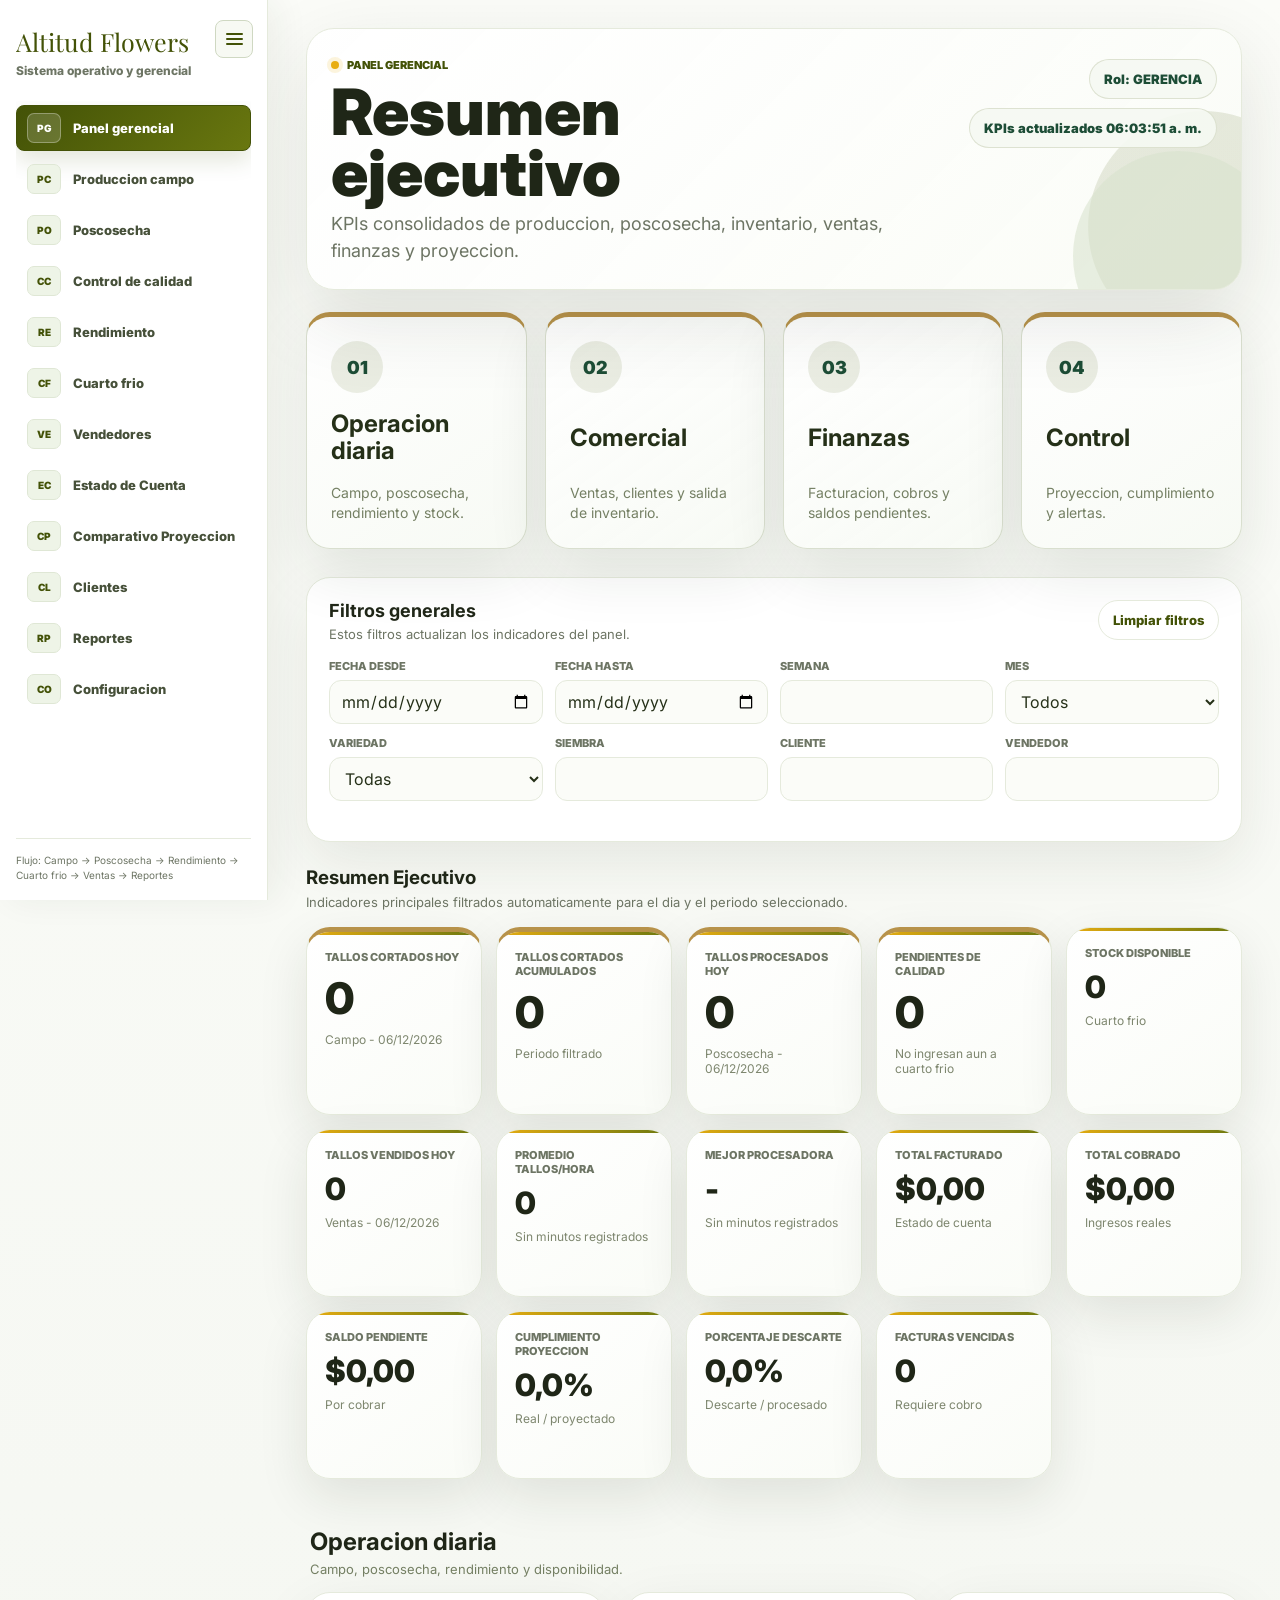
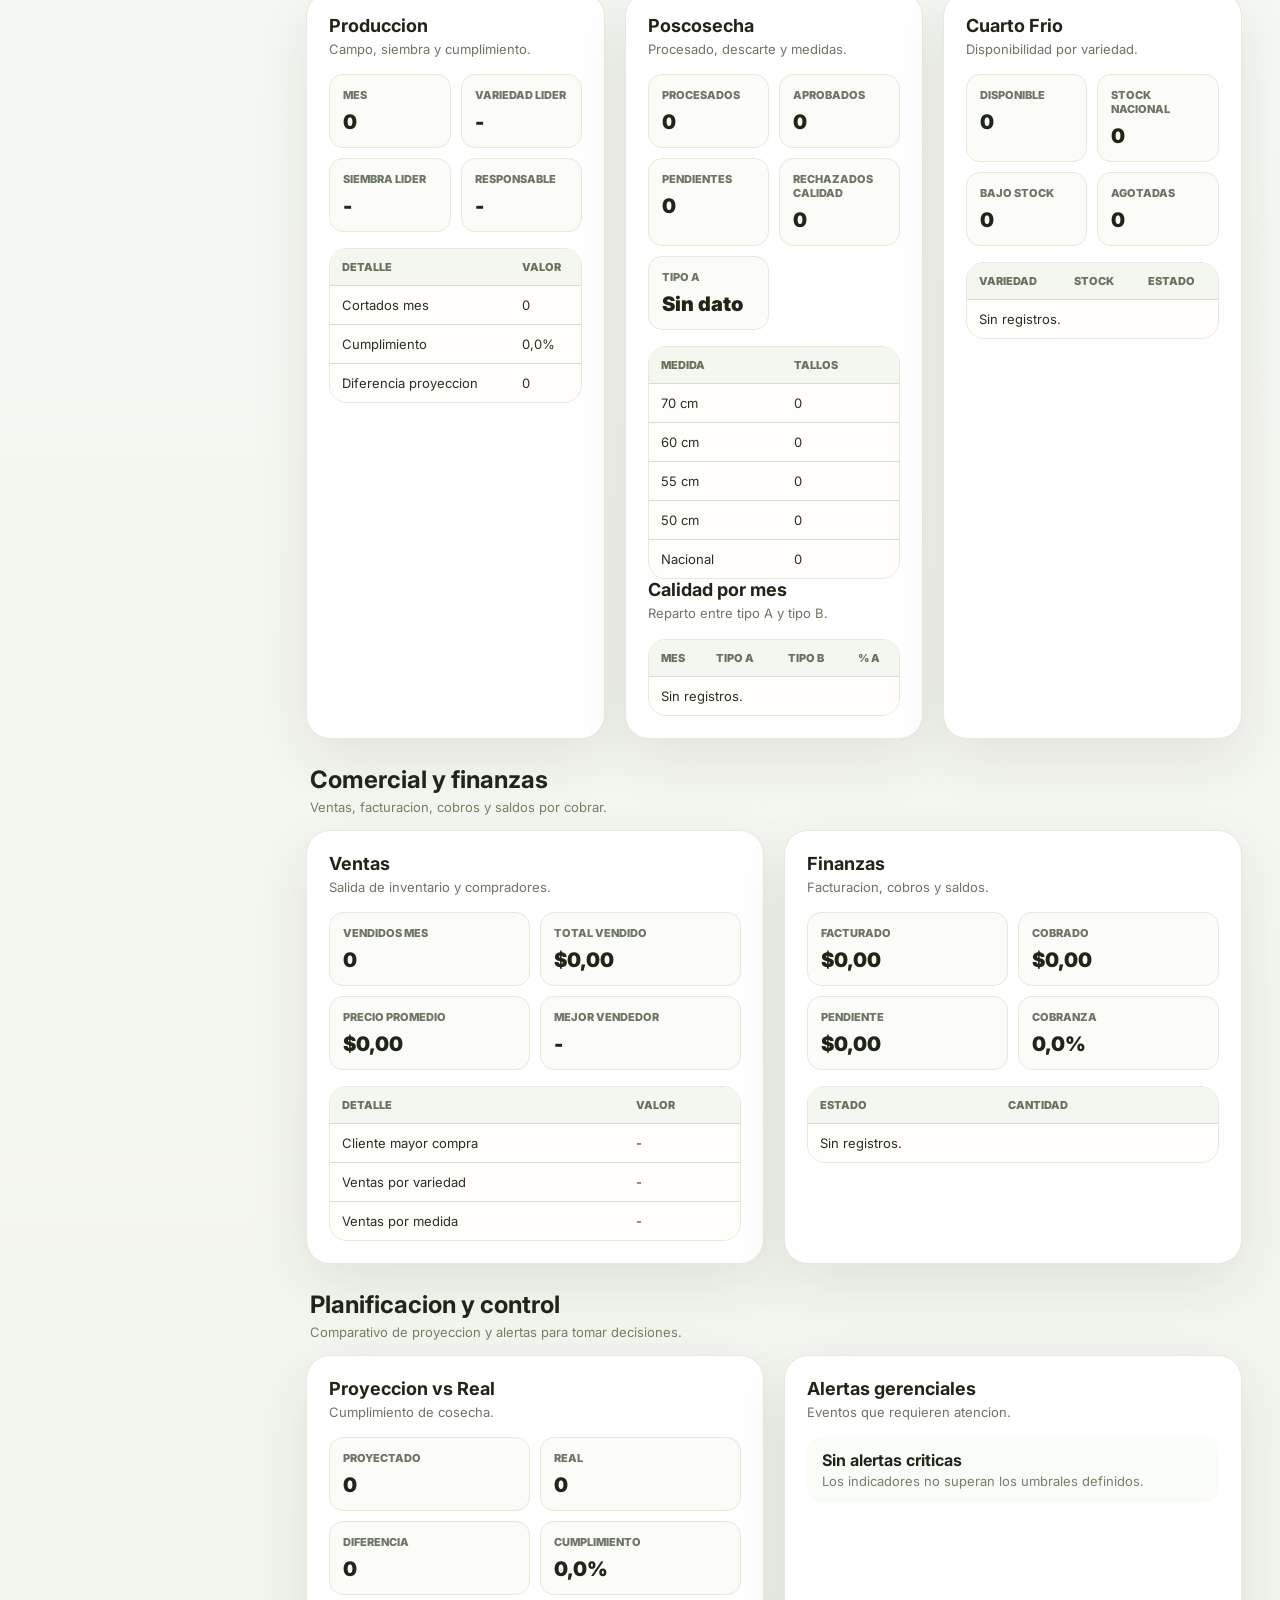
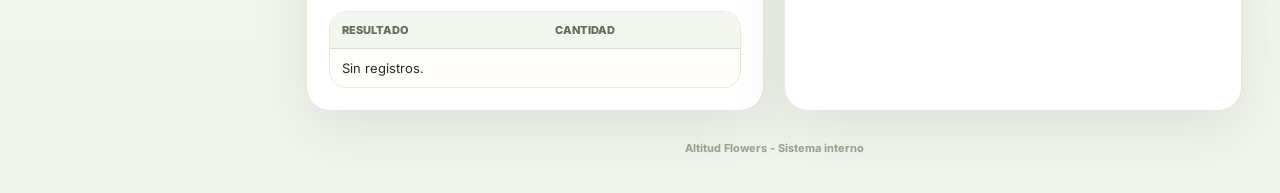
==== index.html @ a099b294 "Ventas: el nacional se cuenta en atados de 20 y arregla asNumber El nacional se entrega en atados de" ====
<!DOCTYPE html>
<html lang="es">
<head>
  <meta charset="UTF-8" />
  <meta name="viewport" content="width=device-width, initial-scale=1.0" />
  <title>Altitud Flowers | Panel Gerencial</title>
  <link rel="icon" type="image/svg+xml" href="favicon.svg?v=20261001">
  <link rel="preconnect" href="https://fonts.googleapis.com">
  <link rel="preconnect" href="https://fonts.gstatic.com" crossorigin>
  <link href="https://fonts.googleapis.com/css2?family=Inter:wght@400;500;600;700;800&family=Playfair+Display:wght@700&display=swap" rel="stylesheet">
  <link rel="stylesheet" href="css/estilos.css?v=20261014-camas" />
  <script src="data/local-data.js?v=20260616-postcosecha"></script>
  <script src="js/config.js?v=20261014-atados2"></script>
  <script src="js/permisos.js?v=20260820-calidad"></script>
  <script src="js/nav.js?v=20260820-sidebar"></script>
  <script src="js/panel-gerencial.js?v=20261014-categoria2" defer></script>
</head>
<body data-module="panel">
  <div class="shell">
    <aside class="sidebar">
      <div class="brand">Altitud Flowers</div>
      <div class="brand-sub">Sistema operativo y gerencial</div>
      <nav class="nav" data-nav></nav>
      <div class="source">Flujo: Campo -> Poscosecha -> Rendimiento -> Cuarto frio -> Ventas -> Reportes</div>
    </aside>

    <main class="main dashboard-page">
      <section class="module-hero management-hero">
        <div>
          <div class="module-eyebrow">Panel gerencial</div>
          <h1>Resumen ejecutivo</h1>
          <div class="subtitle">KPIs consolidados de produccion, poscosecha, inventario, ventas, finanzas y proyeccion.</div>
        </div>
        <div class="actions">
          <div class="status" id="roleStatus">Rol: verificando...</div>
          <div class="status" id="status">Cargando...</div>
        </div>
      </section>

      <section class="management-shortcuts" data-permission-group="gerencia">
        <a class="management-shortcut" href="#operacionGerencial">
          <span>01</span>
          <strong>Operacion diaria</strong>
          <small>Campo, poscosecha, rendimiento y stock.</small>
        </a>
        <a class="management-shortcut" href="#comercialGerencial">
          <span>02</span>
          <strong>Comercial</strong>
          <small>Ventas, clientes y salida de inventario.</small>
        </a>
        <a class="management-shortcut" href="#finanzasGerencial">
          <span>03</span>
          <strong>Finanzas</strong>
          <small>Facturacion, cobros y saldos pendientes.</small>
        </a>
        <a class="management-shortcut" href="#controlGerencial">
          <span>04</span>
          <strong>Control</strong>
          <small>Proyeccion, cumplimiento y alertas.</small>
        </a>
      </section>

      <section class="card panel dashboard-filters">
        <div class="section-heading">
          <div><h3>Filtros generales</h3><p>Estos filtros actualizan los indicadores del panel.</p></div>
          <button class="btn" id="clearFilters" type="button">Limpiar filtros</button>
        </div>
        <div class="filters">
          <div class="field"><label for="filterDesde">Fecha desde</label><input id="filterDesde" type="date"></div>
          <div class="field"><label for="filterHasta">Fecha hasta</label><input id="filterHasta" type="date"></div>
          <div class="field"><label for="filterSemana">Semana</label><input id="filterSemana" type="number" min="1" max="53"></div>
          <div class="field"><label for="filterMes">Mes</label><select id="filterMes"><option value="">Todos</option></select></div>
          <div class="field"><label for="filterVariedad">Variedad</label><select id="filterVariedad"><option value="">Todas</option></select></div>
          <div class="field"><label for="filterSiembra">Siembra</label><input id="filterSiembra"></div>
          <div class="field"><label for="filterCliente">Cliente</label><input id="filterCliente"></div>
          <div class="field"><label for="filterVendedor">Vendedor</label><input id="filterVendedor"></div>
        </div>
      </section>

      <section class="dashboard-section executive-section" data-permission-group="operativo">
        <div class="section-heading">
          <div><h3>Resumen Ejecutivo</h3><p>Indicadores principales filtrados automaticamente para el dia y el periodo seleccionado.</p></div>
        </div>
        <div class="kpis executive-kpis" id="executiveKpis"></div>
      </section>

      <section class="management-band" id="operacionGerencial" data-permission-group="operativo">
        <div class="section-heading">
          <div><h3>Operacion diaria</h3><p>Campo, poscosecha, rendimiento y disponibilidad.</p></div>
        </div>
        <div class="dashboard-grid dashboard-grid-3">
        <div class="card panel" data-permission-group="operativo">
          <div class="section-heading"><div><h3>Produccion</h3><p>Campo, siembra y cumplimiento.</p></div></div>
          <div class="mini-kpis" id="produccionKpis"></div>
          <div class="table-wrap compact-table"><table><thead><tr><th>Detalle</th><th>Valor</th></tr></thead><tbody id="produccionBody"></tbody></table></div>
        </div>

        <div class="card panel" data-permission-group="operativo">
          <div class="section-heading"><div><h3>Poscosecha</h3><p>Procesado, descarte y medidas.</p></div></div>
          <div class="mini-kpis" id="poscosechaKpis"></div>
          <div class="table-wrap compact-table"><table><thead><tr><th>Medida</th><th>Tallos</th></tr></thead><tbody id="medidasBody"></tbody></table></div>
          <div class="section-heading"><div><h3>Calidad por mes</h3><p>Reparto entre tipo A y tipo B.</p></div></div>
          <div class="table-wrap compact-table"><table><thead><tr><th>Mes</th><th>Tipo A</th><th>Tipo B</th><th>% A</th></tr></thead><tbody id="calidadMesBody"></tbody></table></div>
        </div>

        <div class="card panel" data-permission-group="operativo">
          <div class="section-heading"><div><h3>Cuarto Frio</h3><p>Disponibilidad por variedad.</p></div></div>
          <div class="mini-kpis" id="inventarioKpis"></div>
          <div class="table-wrap compact-table"><table><thead><tr><th>Variedad</th><th>Stock</th><th>Estado</th></tr></thead><tbody id="stockBody"></tbody></table></div>
        </div>
        </div>
      </section>

      <section class="management-band" id="comercialGerencial" data-permission-group="ventas">
        <div class="section-heading">
          <div><h3>Comercial y finanzas</h3><p>Ventas, facturacion, cobros y saldos por cobrar.</p></div>
        </div>
        <div class="dashboard-grid">
        <div class="card panel" data-permission-group="ventas">
          <div class="section-heading"><div><h3>Ventas</h3><p>Salida de inventario y compradores.</p></div></div>
          <div class="mini-kpis" id="ventasKpis"></div>
          <div class="table-wrap compact-table"><table><thead><tr><th>Detalle</th><th>Valor</th></tr></thead><tbody id="ventasBody"></tbody></table></div>
        </div>

        <div class="card panel" id="finanzasGerencial" data-permission-group="finanzas">
          <div class="section-heading"><div><h3>Finanzas</h3><p>Facturacion, cobros y saldos.</p></div></div>
          <div class="mini-kpis" id="finanzasKpis"></div>
          <div class="table-wrap compact-table"><table><thead><tr><th>Estado</th><th>Cantidad</th></tr></thead><tbody id="facturasBody"></tbody></table></div>
        </div>
        </div>
      </section>

      <section class="management-band" id="controlGerencial" data-permission-group="gerencia">
        <div class="section-heading">
          <div><h3>Planificacion y control</h3><p>Comparativo de proyeccion y alertas para tomar decisiones.</p></div>
        </div>
        <div class="dashboard-grid">
        <div class="card panel" data-permission-group="gerencia">
          <div class="section-heading"><div><h3>Proyeccion vs Real</h3><p>Cumplimiento de cosecha.</p></div></div>
          <div class="mini-kpis" id="proyeccionKpis"></div>
          <div class="table-wrap compact-table"><table><thead><tr><th>Resultado</th><th>Cantidad</th></tr></thead><tbody id="proyeccionBody"></tbody></table></div>
        </div>

        <div class="card panel alerts-panel" data-permission-group="operativo">
          <div class="section-heading"><div><h3>Alertas gerenciales</h3><p>Eventos que requieren atencion.</p></div></div>
          <div id="alertsBody" class="alerts-list"></div>
        </div>
        </div>
      </section>
    </main>
  </div>
</body>
</html>
---- css/estilos.css ----
:root{--green-950:#102c21;--green-900:#163b2a;--green-800:#1d4d36;--green-700:#2f6b4d;--green-100:#e9f3ed;--gold:#b7924a;--red:#b33a3a;--orange:#c9831d;--text:#1e2a25;--muted:#718078;--card:#fff;--border:#dfe8e2;--bg:#eef4f0;--shadow:0 8px 26px rgba(30,74,52,.06)}
*{box-sizing:border-box}body{margin:0;font-family:Inter,Arial,sans-serif;background:linear-gradient(180deg,#f8fbf9 0%,var(--bg) 100%);color:var(--text)}a{color:inherit}button,input,select,textarea{font:inherit}
.shell{display:grid;grid-template-columns:260px 1fr;min-height:100vh}.sidebar{background:var(--green-950);color:#fff;padding:28px 20px;position:sticky;top:0;height:100vh}.brand{font-family:"Playfair Display",Georgia,serif;font-size:27px;line-height:1.05;margin-bottom:7px}.brand-sub{font-size:12px;color:#c8d8cf;margin-bottom:26px}.nav a{display:block;color:#dce9e1;text-decoration:none;padding:11px 12px;border-radius:10px;margin-bottom:6px;font-size:14px;font-weight:700}.nav a:hover,.nav a.active{background:rgba(255,255,255,.11);color:#fff}.source{position:absolute;bottom:24px;left:20px;right:20px;font-size:11px;color:#9fb8aa;line-height:1.45}
.main{padding:28px;min-width:0}.topbar{display:flex;align-items:flex-start;justify-content:space-between;gap:18px;margin-bottom:22px}h1{margin:0;font-size:31px;font-weight:800}.subtitle{color:var(--muted);font-size:14px;margin-top:6px}.actions{display:flex;gap:10px;align-items:center;justify-content:flex-end;flex-wrap:wrap}.btn{border:1px solid var(--border);background:#fff;color:var(--green-800);border-radius:999px;padding:10px 14px;font-size:13px;font-weight:800;cursor:pointer;box-shadow:0 6px 18px rgba(30,74,52,.05);text-decoration:none}.btn:hover{border-color:#b9cec0;background:#f7fbf8}.btn.primary{background:var(--green-800);border-color:var(--green-800);color:#fff}.status{background:var(--green-100);color:var(--green-800);padding:10px 14px;border-radius:999px;font-size:13px;font-weight:800}
.card{background:var(--card);border:1px solid var(--border);border-radius:18px;box-shadow:var(--shadow)}.panel{padding:18px;margin-bottom:18px}.panel h3{margin:0 0 16px;font-size:16px}.grid-2{display:grid;grid-template-columns:1fr 1fr;gap:18px;margin-bottom:18px}.grid-3{display:grid;grid-template-columns:repeat(3,1fr);gap:18px;margin-bottom:18px}.kpis{display:grid;grid-template-columns:repeat(4,1fr);gap:14px;margin-bottom:20px}.kpi{padding:18px}.kpi .label{font-size:12px;color:var(--muted);font-weight:800;text-transform:uppercase}.kpi .value{font-size:28px;font-weight:800;margin-top:8px}.kpi .note{font-size:12px;color:var(--muted);margin-top:8px}
.form-grid{display:grid;grid-template-columns:repeat(4,minmax(150px,1fr));gap:12px}.form-grid h3{grid-column:1/-1;margin:0 0 2px;font-size:16px}.field label{display:block;font-size:11px;font-weight:800;color:var(--muted);text-transform:uppercase;margin-bottom:7px}.field input,.field select,.field textarea{width:100%;border:1px solid var(--border);border-radius:12px;padding:10px 11px;outline:0;background:#fbfdfb;color:var(--text)}.field textarea{min-height:42px;resize:vertical}.field input:focus,.field select:focus,.field textarea:focus{border-color:#9fc1ae;box-shadow:0 0 0 4px rgba(47,107,77,.1)}.wide{grid-column:span 2}.full{grid-column:1/-1}.total-box{display:flex;align-items:center;justify-content:space-between;gap:12px;border:1px solid var(--border);border-radius:12px;padding:10px 12px;background:#f3f7f4;font-weight:800;color:var(--green-800)}.message{font-size:13px;color:var(--muted);font-weight:700}
.filters{display:grid;grid-template-columns:repeat(4,minmax(150px,1fr));gap:12px;margin-bottom:20px}.table-wrap{overflow:auto;max-height:430px}table{width:100%;border-collapse:collapse;font-size:13px}th,td{padding:10px 12px;border-bottom:1px solid var(--border);text-align:left;white-space:nowrap}th{position:sticky;top:0;background:#f3f7f4;color:var(--muted);font-size:11px;text-transform:uppercase;z-index:1}.pill{display:inline-flex;align-items:center;border-radius:999px;padding:5px 9px;font-size:11px;font-weight:800;background:#edf5f0;color:var(--green-800)}.pill.warn{background:#fff0cf;color:#8a5d00}.pill.bad{background:#f9d9d9;color:#8d2929}.notice{display:none;background:#fff7df;color:#745200;border:1px solid #efd28d;border-radius:12px;padding:12px 14px;margin-bottom:18px;font-size:13px}
.login-view{min-height:100vh;display:grid;place-items:center;padding:24px;background:linear-gradient(135deg,#102c21 0%,#1d4d36 58%,#f7f4ed 58%,#eef4f0 100%)}.login-card{width:min(430px,100%);background:#fff;border:1px solid var(--border);border-radius:18px;box-shadow:0 24px 70px rgba(16,44,33,.2);padding:28px}.login-card h1{font-size:24px;margin:18px 0 6px}.app{display:none}.flow{display:grid;grid-template-columns:repeat(5,1fr);gap:10px;margin-bottom:18px}.flow a{display:block;text-decoration:none;padding:14px;border:1px solid var(--border);border-radius:14px;background:#fff;font-weight:800;color:var(--green-800)}.flow a span{display:block;color:var(--muted);font-size:11px;margin-top:4px;font-weight:700}
@media(max-width:1100px){.shell{grid-template-columns:1fr}.sidebar{position:relative;height:auto}.source{position:static;margin-top:20px}.kpis,.grid-3,.flow{grid-template-columns:repeat(2,1fr)}.grid-2,.filters,.form-grid{grid-template-columns:repeat(2,1fr)}}@media(max-width:680px){.main{padding:16px}h1{font-size:25px}.topbar{flex-direction:column}.actions{justify-content:flex-start}.kpis,.grid-3,.grid-2,.filters,.form-grid,.flow{grid-template-columns:1fr}.wide{grid-column:span 1}.login-view{background:#eef4f0}}

/* Brand refresh 2026 - Altitud Flowers */
:root{
  --brand-olive:#435207;
  --brand-olive-2:#58660b;
  --brand-gold:#e8ad11;
  --brand-moss:#aca510;
  --brand-sage:#d8e3ce;
  --brand-cream:#f5e7cc;
  --brand-paper:#fbf8ef;
  --brand-white:#fffefa;
  --brand-danger:#b84d43;
  --brand-warning:#c98213;
  --brand-success:#52630a;
  --text:#253018;
  --muted:#758064;
  --card:#fffefa;
  --border:#d9dfcf;
  --border-strong:#b9c5a8;
  --bg:#eef3e8;
  --shadow:0 16px 42px rgba(67,82,7,.11);
  --shadow-soft:0 8px 24px rgba(67,82,7,.07);
  --radius:14px;
  --radius-sm:8px;
  --font-main:Chillax,Ekster,Inter,Arial,sans-serif;
  --font-display:Casta,"Playfair Display",Georgia,serif;
  --space:18px;
}
html{scroll-behavior:smooth}
body{
  font-family:var(--font-main);
  background:
    radial-gradient(circle at 7% 4%,rgba(232,173,17,.18),transparent 28rem),
    radial-gradient(circle at 92% 0,rgba(216,227,206,.9),transparent 32rem),
    linear-gradient(180deg,var(--brand-white) 0%,var(--bg) 100%);
  color:var(--text);
  letter-spacing:0;
}
button{letter-spacing:0}
.shell{grid-template-columns:276px minmax(0,1fr)}
.sidebar{
  background:
    radial-gradient(circle at 34px 28px,rgba(232,173,17,.18),transparent 96px),
    linear-gradient(180deg,var(--brand-olive) 0%,#2f3b05 100%);
  border-right:1px solid rgba(255,255,255,.1);
  overflow:auto;
}
.brand{
  font-family:var(--font-display);
  font-size:29px;
  letter-spacing:0;
  display:flex;
  align-items:center;
  gap:11px;
}
.brand::before{
  content:"AF";
  flex:0 0 42px;
  width:42px;
  height:42px;
  display:grid;
  place-items:center;
  border:1px solid rgba(255,255,255,.36);
  border-radius:50%;
  background:linear-gradient(145deg,rgba(232,173,17,.3),rgba(255,255,255,.06));
  color:#fffefa;
  font-family:var(--font-main);
  font-size:13px;
  font-weight:800;
  box-shadow:inset 0 0 0 4px rgba(255,255,255,.04);
}
.brand-sub{font-weight:750;color:#e5eedc}
.nav{display:grid;gap:5px}
.nav a{
  display:flex;
  align-items:center;
  min-height:40px;
  border:1px solid transparent;
  border-radius:var(--radius-sm);
  color:#eef5e8;
  font-weight:760;
}
.nav a:hover,.nav a.active{
  background:rgba(255,255,255,.12);
  border-color:rgba(255,255,255,.08);
  color:#fffefa;
}
.source{
  position:static;
  margin-top:28px;
  padding-top:18px;
  border-top:1px solid rgba(255,255,255,.14);
  color:#d4dec9;
}
.main{padding:30px}
.main::after{
  content:"Altitud Flowers - Sistema interno";
  display:block;
  margin:26px 0 2px;
  color:#8d967e;
  font-size:11px;
  font-weight:750;
}
.topbar{
  padding:18px;
  border:1px solid rgba(217,223,207,.92);
  border-radius:var(--radius);
  background:rgba(255,254,250,.78);
  box-shadow:var(--shadow-soft);
  backdrop-filter:blur(10px);
}
h1{font-size:31px;font-weight:840;letter-spacing:0;color:var(--brand-olive)}
h3{letter-spacing:0;color:var(--brand-olive)}
.subtitle{line-height:1.45;color:#6f7a5e}
.btn{
  color:var(--brand-olive);
  border-radius:999px;
  font-weight:820;
  box-shadow:var(--shadow-soft);
  transition:transform .16s ease,box-shadow .16s ease,background .16s ease,border-color .16s ease;
}
.btn:hover{border-color:var(--border-strong);background:#fffdf6;transform:translateY(-1px)}
.btn.primary{
  background:linear-gradient(135deg,var(--brand-olive),var(--brand-olive-2));
  border-color:var(--brand-olive);
  color:#fffefa;
}
.btn.primary:hover{box-shadow:0 14px 32px rgba(67,82,7,.19)}
.status{
  background:var(--brand-sage);
  color:var(--brand-olive);
  border:1px solid #cbd9bf;
  font-weight:820;
}
.card{border-radius:var(--radius);box-shadow:var(--shadow)}
.panel{padding:20px}
.panel h3{font-size:17px}
.kpis{grid-template-columns:repeat(4,minmax(0,1fr))}
.kpi{position:relative;overflow:hidden;background:linear-gradient(180deg,#fffefa,#fffaf0)}
.kpi::before{
  content:"";
  position:absolute;
  inset:0 auto 0 0;
  width:4px;
  background:linear-gradient(180deg,var(--brand-gold),var(--brand-olive-2));
}
.kpi .label{font-size:11px;font-weight:840;color:#6f795e}
.kpi .value{font-weight:860;color:var(--brand-olive)}
.kpi .note{color:#7d866e}
.form-grid{gap:13px}
.form-grid h3{
  padding-bottom:10px;
  border-bottom:1px solid var(--border);
}
.field label{font-weight:840;color:#69745a}
.field input,.field select,.field textarea{
  border-radius:var(--radius-sm);
  min-height:42px;
  background:#fffefa;
  transition:border-color .16s ease,box-shadow .16s ease,background .16s ease;
}
.field input[type=file]{padding:9px 11px;background:#fffefa}
.field input:focus,.field select:focus,.field textarea:focus{
  border-color:#aab891;
  box-shadow:0 0 0 4px rgba(172,165,16,.12);
  background:#fff;
}
.total-box{
  border:1px solid #cbd9bf;
  border-radius:var(--radius-sm);
  background:linear-gradient(180deg,#fbfff7,#edf5e7);
  font-weight:840;
  color:var(--brand-olive);
}
.filters{grid-template-columns:repeat(5,minmax(145px,1fr));gap:12px;margin-bottom:18px}
.table-wrap{max-height:460px;border:1px solid var(--border);border-radius:var(--radius-sm);background:#fffefa}
table{border-collapse:separate;border-spacing:0;background:#fffefa}
th,td{padding:11px 12px}
th{background:#eef4e8;color:#68745a;font-weight:850}
tbody tr:hover td{background:#fffaf0}
tbody tr:last-child td{border-bottom:0}
.pill{font-weight:850;border:1px solid #d2dfc7;background:#eff6e9;color:var(--brand-olive)}
.pill.warn{background:#fff2cf;color:#805400;border-color:#efd287}
.pill.bad{background:#fae0dc;color:#8d2929;border-color:#f0bdb6}
.notice{border-radius:var(--radius-sm)}
.login-view{
  background:
    linear-gradient(135deg,rgba(67,82,7,.94),rgba(88,102,11,.92)),
    radial-gradient(circle at 20% 10%,rgba(232,173,17,.28),transparent 30rem);
}
.login-card{border-radius:var(--radius);box-shadow:0 28px 80px rgba(67,82,7,.28)}
.flow a{border-radius:var(--radius-sm);box-shadow:var(--shadow-soft);transition:transform .16s ease,border-color .16s ease}
.flow a:hover{border-color:var(--border-strong);transform:translateY(-1px)}
#saleForm{border-top:4px solid var(--brand-gold)}
#saleDisponible{font-size:18px;color:var(--brand-olive)}
#saleMessage[style*="8d2929"],.message[style*="8d2929"]{
  background:#fae0dc;
  border:1px solid #f0bdb6;
  padding:8px 10px;
  border-radius:var(--radius-sm);
}
#availabilityBody td:last-child .pill.bad,
#stockBody td:last-child .pill.bad{box-shadow:0 0 0 3px rgba(184,77,67,.08)}
@media(max-width:1180px){
  .shell{grid-template-columns:1fr}
  .sidebar{position:relative;height:auto;overflow:visible}
  .nav{grid-template-columns:repeat(3,minmax(0,1fr))}
  .source{margin-top:18px}
  .kpis,.grid-3,.flow{grid-template-columns:repeat(2,1fr)}
  .grid-2,.filters,.form-grid{grid-template-columns:repeat(2,1fr)}
}
@media(max-width:720px){
  .main{padding:16px}
  .sidebar{padding:22px 16px}
  .brand{font-size:25px}
  h1{font-size:25px}
  .topbar{flex-direction:column;padding:16px}
  .actions{justify-content:flex-start;width:100%}
  .btn,.status{width:100%;justify-content:center;text-align:center}
  .kpis,.grid-3,.grid-2,.filters,.form-grid,.flow,.nav{grid-template-columns:1fr}
  .wide{grid-column:span 1}
  .panel{padding:16px}
  th,td{padding:10px}
  .login-view{background:var(--bg)}
}

/* Modern app refresh - applied to every module */
:root{
  --app-bg:#f6f8f3;
  --app-surface:#ffffff;
  --app-surface-2:#fbfcf8;
  --app-text:#1f2617;
  --app-muted:#6d7564;
  --app-line:#e5eadc;
  --app-line-strong:#cfd8c2;
  --app-primary:#435207;
  --app-primary-2:#69770f;
  --app-accent:#e8ad11;
  --app-soft:#eef4e7;
  --app-danger:#b84d43;
  --app-warning:#c98213;
  --app-radius:12px;
  --app-radius-lg:18px;
  --app-shadow:0 18px 50px rgba(40,49,23,.08);
  --app-shadow-sm:0 8px 24px rgba(40,49,23,.06);
}
body{
  background:
    linear-gradient(180deg,#fbfcf8 0%,var(--app-bg) 44%,#f2f5ed 100%);
  color:var(--app-text);
}
.shell{
  display:block;
  min-height:100vh;
}
.sidebar{
  position:sticky;
  top:0;
  z-index:20;
  height:auto;
  min-height:0;
  display:grid;
  grid-template-columns:auto minmax(0,1fr) auto;
  align-items:center;
  gap:18px;
  padding:14px 28px;
  background:rgba(255,255,255,.86);
  color:var(--app-text);
  border-right:0;
  border-bottom:1px solid rgba(229,234,220,.92);
  box-shadow:0 12px 34px rgba(40,49,23,.07);
  backdrop-filter:blur(14px);
}
.brand{
  margin:0;
  color:var(--app-primary);
  font-family:var(--font-display);
  font-size:26px;
  line-height:1;
  white-space:nowrap;
}
.brand::before{display:none}
.brand-sub{
  margin:0;
  color:var(--app-muted);
  font-size:12px;
  font-weight:800;
  white-space:nowrap;
}
.nav{
  display:flex;
  align-items:center;
  gap:6px;
  overflow-x:auto;
  scrollbar-width:thin;
  padding:2px 0;
}
.nav a{
  min-height:38px;
  display:inline-flex;
  align-items:center;
  flex:0 0 auto;
  margin:0;
  padding:9px 12px;
  color:#465039;
  background:transparent;
  border:1px solid transparent;
  border-radius:999px;
  font-size:13px;
  font-weight:820;
}
.nav a:hover{
  color:var(--app-primary);
  background:var(--app-soft);
  border-color:#dde6d2;
}
.nav a.active{
  color:#fff;
  background:linear-gradient(135deg,var(--app-primary),var(--app-primary-2));
  border-color:var(--app-primary);
  box-shadow:0 10px 22px rgba(67,82,7,.14);
}
.source{
  display:none;
}
.main{
  width:min(1440px,100%);
  margin:0 auto;
  padding:28px clamp(18px,3vw,42px) 36px;
}
.main::after{
  margin-top:30px;
  text-align:center;
  color:#9aa38f;
}
.topbar{
  border:0;
  background:transparent;
  box-shadow:none;
  padding:0;
  margin-bottom:22px;
}
h1{
  color:var(--app-text);
  font-size:clamp(27px,3vw,38px);
  line-height:1.08;
  font-weight:900;
}
h3{
  color:var(--app-text);
}
.subtitle{
  max-width:760px;
  color:var(--app-muted);
}
.actions{
  gap:9px;
}
.btn,.status{
  min-height:40px;
  display:inline-flex;
  align-items:center;
  justify-content:center;
  border-radius:999px;
}
.btn{
  border-color:var(--app-line);
  background:var(--app-surface);
  color:var(--app-primary);
  box-shadow:none;
}
.btn:hover{
  background:#fafff2;
  border-color:var(--app-line-strong);
  box-shadow:var(--app-shadow-sm);
}
.btn.primary{
  background:linear-gradient(135deg,var(--app-primary),var(--app-primary-2));
  border-color:var(--app-primary);
  color:#fff;
}
.status{
  background:#f4f8ef;
  border:1px solid var(--app-line);
  color:var(--app-primary);
}
.card{
  min-width:0;
  background:var(--app-surface);
  border:1px solid var(--app-line);
  border-radius:var(--app-radius-lg);
  box-shadow:var(--app-shadow-sm);
}
.panel{
  min-width:0;
  padding:22px;
  margin-bottom:20px;
}
.panel h3{
  margin-bottom:18px;
  font-size:18px;
}
.kpis{
  gap:14px;
}
.kpi{
  padding:18px;
  background:linear-gradient(180deg,#fff 0%,#fbfcf8 100%);
  border-radius:var(--app-radius-lg);
}
.kpi::before{
  width:100%;
  height:3px;
  inset:0 0 auto 0;
  background:linear-gradient(90deg,var(--app-accent),var(--app-primary-2));
}
.kpi .label{
  color:var(--app-muted);
}
.kpi .value{
  color:var(--app-text);
  font-size:clamp(24px,2.4vw,32px);
}
.form-grid{
  gap:14px;
}
.form-grid h3{
  border-bottom:0;
  padding-bottom:0;
}
.field label{
  color:var(--app-muted);
  font-size:11px;
}
.field input,.field select,.field textarea{
  border:1px solid var(--app-line);
  border-radius:var(--app-radius);
  background:var(--app-surface-2);
  min-height:44px;
}
.field input:focus,.field select:focus,.field textarea:focus{
  border-color:#aebc91;
  box-shadow:0 0 0 4px rgba(232,173,17,.16);
  background:#fff;
}
.total-box{
  border-color:#dce6d3;
  background:#f5faef;
  color:var(--app-primary);
}
.filters{
  padding:14px;
  border:1px solid var(--app-line);
  border-radius:var(--app-radius-lg);
  background:rgba(255,255,255,.72);
}
.table-wrap{
  border-color:var(--app-line);
  border-radius:var(--app-radius-lg);
  box-shadow:none;
  max-width:100%;
  overflow:auto;
}
table{
  font-size:13px;
  min-width:max-content;
}
th{
  background:#f4f7ef;
  color:#67715b;
}
th:first-child{border-top-left-radius:var(--app-radius)}
th:last-child{border-top-right-radius:var(--app-radius)}
td{
  color:#27301e;
}
tbody tr:hover td{
  background:#fbfff6;
}
.pill{
  border-radius:999px;
  background:#eef6e8;
  color:var(--app-primary);
}
.pill.warn{
  background:#fff4d7;
  color:#7f5605;
}
.pill.bad{
  background:#fde4df;
  color:#91342a;
}
.notice{
  background:#fff8e7;
  border-color:#f1d79b;
}
.login-view{
  background:
    linear-gradient(135deg,rgba(67,82,7,.88),rgba(105,119,15,.78)),
    linear-gradient(180deg,#fbfcf8,#eef3e8);
}
.login-card{
  border-radius:22px;
}
.flow{
  gap:12px;
}
.flow a{
  border-radius:var(--app-radius-lg);
  background:#fff;
}
#saleForm{
  border-top:0;
  box-shadow:0 18px 46px rgba(40,49,23,.08);
}
#saleDisponible{
  color:var(--app-primary);
  background:#f3f8ed;
  border:1px solid #dce6d3;
  border-radius:999px;
  padding:9px 12px;
}
@media(max-width:1180px){
  .sidebar{
    grid-template-columns:1fr;
    align-items:start;
    gap:10px;
    padding:16px 18px;
  }
  .nav{
    width:100%;
  }
}
@media(max-width:760px){
  .main{
    padding:18px 14px 28px;
  }
  .sidebar{
    position:relative;
  }
  .brand{
    font-size:24px;
  }
  .brand-sub{
    white-space:normal;
  }
  .nav{
    display:grid;
    grid-template-columns:repeat(2,minmax(0,1fr));
    overflow:visible;
  }
  .nav a{
    justify-content:center;
    width:100%;
    white-space:normal;
    text-align:center;
  }
  .topbar{
    gap:14px;
  }
  .actions{
    width:100%;
  }
  .btn,.status{
    width:100%;
  }
  .panel{
    padding:17px;
  }
  .filters{
    padding:12px;
  }
}
@media(max-width:440px){
  .nav{
    grid-template-columns:1fr;
  }
}

/* Module detail pages */
.module-hero{
  position:relative;
  display:flex;
  justify-content:space-between;
  align-items:flex-start;
  gap:20px;
  padding:24px;
  margin-bottom:20px;
  border:1px solid var(--app-line);
  border-radius:24px;
  background:
    linear-gradient(135deg,rgba(255,255,255,.96),rgba(251,252,248,.88)),
    radial-gradient(circle at 86% 12%,rgba(232,173,17,.18),transparent 220px);
  box-shadow:var(--app-shadow-sm);
  overflow:hidden;
}
.module-hero::after{
  content:"";
  position:absolute;
  right:-42px;
  bottom:-72px;
  width:210px;
  height:210px;
  border-radius:50%;
  background:rgba(216,227,206,.56);
  pointer-events:none;
}
.module-hero > *{
  position:relative;
  z-index:1;
}
.module-eyebrow{
  display:inline-flex;
  align-items:center;
  gap:8px;
  margin-bottom:10px;
  color:var(--app-primary);
  font-size:11px;
  font-weight:900;
  text-transform:uppercase;
}
.module-eyebrow::before{
  content:"";
  width:8px;
  height:8px;
  border-radius:50%;
  background:var(--app-accent);
  box-shadow:0 0 0 4px rgba(232,173,17,.14);
}
.module-hero .status{
  flex:0 0 auto;
}
.module-layout{
  display:grid;
  grid-template-columns:minmax(320px,.95fr) minmax(0,1.35fr);
  gap:20px;
  align-items:start;
}
.module-layout > *{
  min-width:0;
}
.module-layout.single{
  grid-template-columns:1fr;
}
.section-heading{
  display:flex;
  justify-content:space-between;
  align-items:flex-start;
  gap:12px;
  margin-bottom:16px;
}
.section-heading h3{
  margin:0;
}
.section-heading p{
  margin:4px 0 0;
  color:var(--app-muted);
  font-size:13px;
  line-height:1.4;
}
.panel-accent{
  border-top:3px solid var(--app-accent);
}
.compact-kpis{
  grid-template-columns:repeat(2,minmax(0,1fr));
}
.table-tools{
  display:flex;
  align-items:center;
  gap:8px;
  color:var(--app-muted);
  font-size:12px;
  font-weight:800;
}
.soft-badge{
  display:inline-flex;
  align-items:center;
  min-height:30px;
  padding:6px 10px;
  border-radius:999px;
  color:var(--app-primary);
  background:#f3f8ed;
  border:1px solid #dfe8d6;
  font-size:12px;
  font-weight:850;
}
.input-row-note{
  display:flex;
  align-items:center;
  min-height:44px;
  color:var(--app-muted);
  font-size:12px;
  line-height:1.4;
}
.module-page .table-wrap{
  max-height:520px;
  width:100%;
}
.module-page .kpis{
  margin-bottom:20px;
}
@media(max-width:1020px){
  .module-layout{
    grid-template-columns:1fr;
  }
  .compact-kpis{
    grid-template-columns:repeat(2,minmax(0,1fr));
  }
}
@media(max-width:720px){
  .module-hero{
    flex-direction:column;
    padding:18px;
    border-radius:18px;
  }
  .module-hero .status{
    width:100%;
  }
  .section-heading{
    flex-direction:column;
  }
  .compact-kpis{
    grid-template-columns:1fr;
  }
}

/* Poscosecha - procesamiento diario */
.module-postharvest .main{
  width:min(1500px,100%);
  padding-bottom:44px;
}
.module-postharvest .module-hero{
  margin-bottom:24px;
}
.module-postharvest .kpis{
  grid-template-columns:repeat(4,minmax(170px,1fr));
  gap:18px;
  margin-bottom:26px;
}
.module-postharvest .kpi{
  min-height:118px;
}
.postharvest-layout{
  grid-template-columns:minmax(380px,2fr) minmax(0,3fr);
  gap:28px;
}
.postharvest-form{
  grid-template-columns:repeat(2,minmax(0,1fr));
  gap:18px 16px;
  padding:26px;
  align-self:start;
}
.postharvest-form .section-heading{
  margin-bottom:4px;
}
.postharvest-form .field{
  min-width:0;
}
.postharvest-form .field input,
.postharvest-form .field select,
.postharvest-form .field textarea{
  min-height:48px;
  padding:12px 13px;
}
.postharvest-form .wide,
.postharvest-form .total-box,
.postharvest-form .input-row-note{
  grid-column:1/-1;
}
.postharvest-form .total-box{
  min-height:58px;
  padding:14px 16px;
  margin-top:2px;
  background:
    linear-gradient(135deg,rgba(232,173,17,.14),rgba(216,227,206,.62)),
    #f8fbf2;
  border-color:#d4dfc8;
  box-shadow:inset 0 0 0 1px rgba(255,255,255,.6);
}
.postharvest-form .total-box span:last-child{
  font-size:24px;
  font-weight:900;
}
.postharvest-form .input-row-note{
  min-height:auto;
  margin-top:-8px;
}
.postharvest-form .actions{
  padding-top:4px;
}
.postharvest-form .actions .btn{
  min-width:210px;
  min-height:46px;
}
.postharvest-table-card{
  padding:24px;
  min-width:0;
}
.postharvest-table-card .section-heading{
  margin-bottom:18px;
}
.postharvest-table-card .table-wrap{
  max-height:660px;
  border-radius:16px;
  background:#fff;
  overflow:auto;
}
.postharvest-table-card table{
  min-width:880px;
}
.postharvest-table-card th{
  position:sticky;
  top:0;
  z-index:3;
  box-shadow:0 1px 0 var(--app-line);
}
.postharvest-table-card th,
.postharvest-table-card td{
  padding:13px 14px;
}
.postharvest-table-card tbody tr:nth-child(even) td{
  background:#fcfdf9;
}
.postharvest-table-card tbody tr:hover td{
  background:#f6fbef;
}
@media(max-width:1240px){
  .postharvest-layout{
    grid-template-columns:minmax(340px,1fr) minmax(0,1.25fr);
    gap:22px;
  }
  .postharvest-form{
    padding:22px;
  }
}
@media(max-width:980px){
  .module-postharvest .kpis{
    grid-template-columns:repeat(2,minmax(0,1fr));
  }
  .postharvest-layout{
    grid-template-columns:1fr;
  }
  .postharvest-table-card .table-wrap{
    max-height:520px;
  }
}
@media(max-width:640px){
  .module-postharvest .main{
    padding-left:14px;
    padding-right:14px;
  }
  .module-postharvest .kpis,
  .postharvest-form{
    grid-template-columns:1fr;
  }
  .postharvest-form{
    padding:18px;
    gap:15px;
  }
  .postharvest-form .wide,
  .postharvest-form .total-box,
  .postharvest-form .input-row-note{
    grid-column:auto;
  }
  .postharvest-form .actions .btn{
    width:100%;
    min-width:0;
  }
  .postharvest-table-card{
    padding:17px;
  }
}

/* Rendimiento procesadoras */
.module-performance .main{
  width:min(1500px,100%);
}
.performance-layout{
  grid-template-columns:minmax(390px,2fr) minmax(0,3fr);
  gap:28px;
}
.performance-form{
  grid-template-columns:repeat(2,minmax(0,1fr));
  gap:18px 16px;
  padding:26px;
  align-self:start;
}
.performance-form .field input,
.performance-form .field select{
  min-height:48px;
}
.performance-form .total-box{
  min-height:58px;
  background:
    linear-gradient(135deg,rgba(232,173,17,.14),rgba(216,227,206,.62)),
    #f8fbf2;
}
.performance-form .total-box span:last-child{
  font-size:22px;
  font-weight:900;
}
.performance-form .actions .btn{
  min-width:220px;
  min-height:46px;
}
.performance-table-card{
  padding:24px;
}
.performance-table-card .table-wrap{
  max-height:310px;
}
.performance-table-card .performance-detail-wrap{
  max-height:390px;
}
.performance-table-card table{
  min-width:760px;
}
.performance-table-card .performance-detail-wrap table{
  min-width:980px;
}
.performance-table-card th{
  position:sticky;
  top:0;
  z-index:3;
}
.performance-detail-heading{
  margin-top:24px;
}
@media(max-width:980px){
  .performance-layout{
    grid-template-columns:1fr;
  }
}
@media(max-width:640px){
  .performance-form{
    grid-template-columns:1fr;
    padding:18px;
  }
  .performance-form .actions .btn{
    width:100%;
    min-width:0;
  }
  .performance-table-card{
    padding:17px;
  }
}

/* Panel gerencial KPIs y permisos */
[hidden]{display:none!important}
.dashboard-page .module-hero{
  margin-bottom:22px;
}
.management-hero{
  min-height:230px;
  align-items:center;
  background:
    radial-gradient(circle at 96% 76%, rgba(72,89,5,.12) 0 0, rgba(72,89,5,.12) 115px, transparent 116px),
    linear-gradient(135deg, rgba(255,255,255,.96), rgba(250,252,247,.92));
  border-radius:28px;
  box-shadow:0 28px 80px rgba(29,44,24,.12);
}
.management-hero h1{
  font-size:clamp(42px,5vw,74px);
  line-height:.95;
  letter-spacing:0;
  max-width:920px;
}
.management-hero .subtitle{
  max-width:720px;
  font-size:18px;
  line-height:1.55;
}
.management-hero .actions{
  align-self:flex-start;
  padding-top:6px;
}
.management-hero .status{
  background:rgba(246,249,242,.92);
  border-color:rgba(72,89,5,.14);
  color:var(--green-800);
  font-weight:900;
}
.management-shortcuts{
  display:grid;
  grid-template-columns:repeat(4,minmax(0,1fr));
  gap:18px;
  margin-bottom:28px;
}
.management-shortcut{
  min-height:190px;
  display:flex;
  flex-direction:column;
  justify-content:space-between;
  gap:18px;
  padding:24px;
  border:1px solid var(--border);
  border-top:5px solid var(--gold);
  border-radius:24px;
  background:linear-gradient(145deg,#fff,rgba(247,250,244,.94));
  box-shadow:0 22px 60px rgba(29,44,24,.11);
  color:var(--text);
  text-decoration:none;
  transition:transform .18s ease,box-shadow .18s ease,border-color .18s ease;
}
.management-shortcut:hover{
  transform:translateY(-3px);
  border-color:rgba(72,89,5,.28);
  box-shadow:0 28px 74px rgba(29,44,24,.16);
}
.management-shortcut span{
  width:52px;
  height:52px;
  display:grid;
  place-items:center;
  border-radius:50%;
  background:rgba(72,89,5,.1);
  color:var(--green-800);
  font-size:18px;
  font-weight:900;
}
.management-shortcut strong{
  display:block;
  font-size:24px;
  line-height:1.12;
}
.management-shortcut small{
  display:block;
  color:var(--muted);
  font-size:14px;
  line-height:1.45;
}
.dashboard-filters{
  margin-bottom:24px;
  border-radius:24px;
  box-shadow:0 20px 58px rgba(29,44,24,.09);
}
.dashboard-filters .filters{
  grid-template-columns:repeat(4,minmax(150px,1fr));
  padding:0;
  border:0;
  background:transparent;
}
.dashboard-section{
  margin-bottom:24px;
}
.executive-section{
  padding-bottom:4px;
}
.executive-kpis{
  grid-template-columns:repeat(5,minmax(170px,1fr));
}
.executive-kpis .kpi{
  min-height:168px;
  border-radius:24px;
  background:linear-gradient(145deg,#fff,rgba(250,252,247,.94));
  box-shadow:0 18px 50px rgba(29,44,24,.1);
}
.executive-kpis .kpi:nth-child(-n+4){
  min-height:188px;
  border-top:5px solid var(--gold);
}
.executive-kpis .kpi:nth-child(-n+4) .value{
  font-size:clamp(34px,3.4vw,56px);
}
.management-band{
  margin-bottom:26px;
  scroll-margin-top:22px;
}
.management-band>.section-heading{
  margin-bottom:14px;
  padding:0 4px;
}
.management-band>.section-heading h3{
  font-size:24px;
}
.management-band>.section-heading p{
  margin-top:4px;
  color:var(--muted);
}
.dashboard-grid{
  display:grid;
  grid-template-columns:repeat(2,minmax(0,1fr));
  gap:20px;
  align-items:start;
}
.dashboard-grid-3{
  grid-template-columns:repeat(3,minmax(0,1fr));
}
.dashboard-grid>.panel{
  height:100%;
  margin-bottom:0;
  border-radius:24px;
  box-shadow:0 20px 58px rgba(29,44,24,.09);
}
.mini-kpis{
  display:grid;
  grid-template-columns:repeat(2,minmax(0,1fr));
  gap:10px;
  margin-bottom:16px;
}
.mini-kpi{
  min-height:74px;
  padding:13px;
  border:1px solid var(--app-line);
  border-radius:14px;
  background:#fbfcf8;
}
.mini-kpi span{
  display:block;
  color:var(--app-muted);
  font-size:11px;
  font-weight:850;
  text-transform:uppercase;
}
.mini-kpi strong{
  display:block;
  margin-top:8px;
  color:var(--app-text);
  font-size:20px;
  font-weight:900;
}
.compact-table{
  max-height:260px;
}
.alerts-list{
  display:grid;
  gap:10px;
}
.alert-item{
  display:flex;
  justify-content:space-between;
  align-items:flex-start;
  gap:12px;
  padding:13px 14px;
  border:1px solid var(--app-line);
  border-radius:14px;
  background:#fbfcf8;
}
.alert-item strong{
  color:var(--app-text);
}
.alert-item span{
  color:var(--app-muted);
  font-size:13px;
}
.alert-item.warn{
  background:#fff8e6;
  border-color:#f0d89c;
}
.alert-item.bad{
  background:#fde9e5;
  border-color:#efc2ba;
}
@media(max-width:1220px){
  .management-shortcuts{
    grid-template-columns:repeat(2,minmax(0,1fr));
  }
  .executive-kpis{
    grid-template-columns:repeat(3,minmax(0,1fr));
  }
  .dashboard-grid-3{
    grid-template-columns:repeat(2,minmax(0,1fr));
  }
  .dashboard-filters .filters{
    grid-template-columns:repeat(3,minmax(0,1fr));
  }
}
@media(max-width:900px){
  .management-hero{
    min-height:0;
  }
  .dashboard-grid,
  .dashboard-grid-3{
    grid-template-columns:1fr;
  }
  .executive-kpis{
    grid-template-columns:repeat(2,minmax(0,1fr));
  }
  .dashboard-filters .filters{
    grid-template-columns:repeat(2,minmax(0,1fr));
  }
}
@media(max-width:640px){
  .management-shortcuts{
    grid-template-columns:1fr;
  }
  .management-shortcut{
    min-height:165px;
  }
  .management-hero h1{
    font-size:38px;
  }
  .executive-kpis,
  .mini-kpis,
  .dashboard-filters .filters{
    grid-template-columns:1fr;
  }
  .alert-item{
    flex-direction:column;
  }
}
.btn.danger { background: #a83232; color: #fff; border-color: #a83232; }
.btn.danger:hover { background: #8f2929; border-color: #8f2929; }
.btn.small { min-height: 34px; padding: 8px 12px; font-size: 0.82rem; border-radius: 999px; }
.cold-room-kpis { grid-template-columns: repeat(auto-fit, minmax(190px, 1fr)); }
.filters-panel .form-grid { align-items: end; }
.checkline { display: flex; align-items: center; gap: 10px; min-height: 48px; padding: 12px 14px; border: 1px solid var(--line); border-radius: 14px; background: rgba(255,255,255,.72); font-weight: 700; color: var(--muted); }
.checkline input { width: 18px; height: 18px; accent-color: var(--green-800); }
.alerts-list { display: grid; gap: 10px; }

/* Rendimiento: edicion vinculada a poscosecha */
.row-actions{display:flex;align-items:center;gap:8px}
.edit-dialog{
  width:min(860px,calc(100% - 32px));
  max-height:calc(100vh - 32px);
  padding:0;
  border:1px solid var(--border);
  border-radius:18px;
  background:var(--card);
  color:var(--text);
  box-shadow:0 28px 80px rgba(29,44,24,.24);
}
.edit-dialog::backdrop{background:rgba(18,30,15,.48);backdrop-filter:blur(4px)}
.edit-dialog form{padding:24px}
.edit-dialog-head{display:flex;align-items:flex-start;justify-content:space-between;gap:20px;margin-bottom:22px}
.edit-dialog-head h2{margin:5px 0 0;font-size:24px}
.icon-button{
  width:40px;height:40px;display:grid;place-items:center;border:1px solid var(--border);
  border-radius:50%;background:#fff;color:var(--text);font-size:25px;line-height:1;cursor:pointer
}
.edit-performance-grid{grid-template-columns:repeat(4,minmax(130px,1fr))}
.edit-dialog-actions{display:flex;justify-content:flex-end;gap:10px;margin-top:22px}
@media(max-width:720px){
  .edit-dialog{width:calc(100% - 20px);max-height:calc(100vh - 20px)}
  .edit-dialog form{padding:18px}
  .edit-performance-grid{grid-template-columns:1fr 1fr}
  .edit-dialog-actions{flex-direction:column-reverse}
  .row-actions{flex-direction:column;align-items:stretch}
}
.alert-item { display: grid; gap: 3px; padding: 13px 15px; border: 1px solid var(--line); border-radius: 14px; background: rgba(250,252,247,.92); }
.alert-item.warn { border-color: rgba(224,166,0,.45); background: rgba(255,248,220,.85); }
.alert-item.bad { border-color: rgba(168,50,50,.35); background: rgba(255,238,238,.85); }
.alert-item strong { color: var(--ink); }
.alert-item span { color: var(--muted); }

/* Entrada operativa limitada */
.operation-home{display:grid;gap:28px}
.operation-grid{
  display:grid;
  grid-template-columns:repeat(auto-fit,minmax(220px,1fr));
  gap:18px;
}
.operation-card{
  min-height:210px;
  display:flex;
  flex-direction:column;
  justify-content:space-between;
  gap:18px;
  padding:24px;
  border:1px solid var(--border);
  border-top:5px solid var(--gold);
  border-radius:22px;
  background:linear-gradient(145deg,#fff,rgba(246,249,242,.92));
  box-shadow:var(--shadow);
  color:var(--text);
  text-decoration:none;
  transition:transform .18s ease,box-shadow .18s ease,border-color .18s ease;
}
.operation-card:hover{
  transform:translateY(-3px);
  border-color:rgba(72,89,5,.28);
  box-shadow:0 24px 60px rgba(29,44,24,.16);
}
.operation-card span{
  width:46px;
  height:46px;
  display:grid;
  place-items:center;
  border-radius:50%;
  background:rgba(72,89,5,.1);
  color:var(--green-800);
  font-weight:900;
}
.operation-card strong{display:block;font-size:22px;line-height:1.15}
.operation-card small{display:block;color:var(--muted);font-size:14px;line-height:1.45}
@media(max-width:1100px){.operation-grid{grid-template-columns:repeat(2,minmax(0,1fr))}}
@media(max-width:640px){.operation-grid{grid-template-columns:1fr}.operation-card{min-height:170px}}

/* Control de calidad: puerta de entrada al inventario vendible */
.quality-hero{
  background:
    radial-gradient(circle at 95% 74%,rgba(72,89,5,.11) 0 0,rgba(72,89,5,.11) 110px,transparent 111px),
    linear-gradient(135deg,#fff,#f8faf4);
}
.quality-kpis{grid-template-columns:repeat(4,minmax(180px,1fr))}
.quality-layout{display:grid;grid-template-columns:minmax(360px,.85fr) minmax(520px,1.15fr);gap:22px;align-items:start;margin-bottom:24px}
.quality-layout>.panel{margin-bottom:0;min-width:0}
.quality-pending-panel,.quality-form{border-top:4px solid var(--gold)}
.quality-table-wrap{max-height:520px;overflow:auto}
.quality-table-wrap thead th{position:sticky;top:0;z-index:2}
.quality-form fieldset{min-width:0;margin:0;padding:0;border:0}
.quality-form fieldset:disabled{opacity:.62}
.quality-source-grid{display:grid;grid-template-columns:repeat(4,minmax(0,1fr));gap:10px;margin-bottom:22px}
.quality-source-grid>div{min-height:78px;padding:13px 14px;border:1px solid var(--border);border-radius:14px;background:#fbfcf8}
.quality-source-grid span{display:block;color:var(--muted);font-size:11px;font-weight:850;text-transform:uppercase}
.quality-source-grid strong{display:block;margin-top:8px;font-size:17px;overflow-wrap:anywhere}
.quality-subheading{margin:4px 0 14px}
.quality-subheading h4{margin:0;font-size:18px}
.quality-measures-grid{grid-template-columns:repeat(3,minmax(0,1fr));padding:0;border:0;background:transparent}
.quality-measures-grid label{display:flex;justify-content:space-between;gap:8px}
.quality-measures-grid label small{color:var(--muted);font-weight:700;text-transform:none}
.quality-totals{display:grid;grid-template-columns:repeat(4,minmax(0,1fr));gap:10px;margin:20px 0 14px}
.quality-totals>div{padding:14px;border:1px solid var(--border);border-radius:14px;background:#f7f9f3}
.quality-totals span{display:block;color:var(--muted);font-size:11px;font-weight:850;text-transform:uppercase}
.quality-totals strong{display:block;margin-top:8px;font-size:21px}
.quality-result.ok{color:#315c1b}.quality-result.warn{color:#8a6500}.quality-result.bad{color:#a83232}
.quality-warning{margin-top:0}
.quality-actions{justify-content:flex-end;margin-top:18px}
.quality-save-status{margin-top:16px;padding:13px 16px;border:1px solid #dce7d5;border-radius:8px;background:#f2f7ed;color:var(--green-800);font-size:14px;font-weight:800}
.quality-save-status[data-state="working"]{border-color:#ead69a;background:#fff8e4;color:#6b5300}
.quality-save-status[data-state="error"]{border-color:#edc3bd;background:#fff1ef;color:#9d2f25}
.quality-save-status[hidden]{display:none}
@media(max-width:1180px){.quality-layout{grid-template-columns:1fr}.quality-kpis{grid-template-columns:repeat(2,minmax(0,1fr))}}
@media(max-width:760px){.quality-kpis,.quality-source-grid,.quality-totals{grid-template-columns:1fr 1fr}.quality-measures-grid{grid-template-columns:1fr!important}.quality-actions{flex-direction:column-reverse}.quality-actions .btn{width:100%}}
@media(max-width:480px){.quality-kpis,.quality-source-grid,.quality-totals{grid-template-columns:1fr}}

/* Navegacion superior estable: evita que los enlaces se superpongan */
.sidebar{
  grid-template-columns:minmax(180px,max-content) minmax(0,1fr);
}
.sidebar .brand-sub{
  display:none;
}
.sidebar .nav{
  min-width:0;
  max-width:100%;
  display:flex;
  flex-wrap:nowrap;
  align-items:center;
  gap:8px;
  overflow-x:auto;
  overflow-y:hidden;
  white-space:nowrap;
  -webkit-overflow-scrolling:touch;
}
.sidebar .nav a{
  flex:0 0 auto;
  width:auto;
  min-width:max-content;
  white-space:nowrap;
  text-align:center;
}
@media(max-width:1180px){
  .sidebar{
    grid-template-columns:1fr;
  }
  .sidebar .nav{
    width:100%;
  }
}
@media(max-width:760px){
  .sidebar .nav{
    display:flex;
    flex-wrap:nowrap;
    overflow-x:auto;
  }
  .sidebar .nav a{
    width:auto;
    min-width:max-content;
    padding-inline:14px;
  }
}

/* Reporte imprimible de cuarto frio */
.print-report{display:none}
.print-report-page{background:#fff;color:#1f2617;font-family:Inter,Arial,sans-serif}
.print-report-head{display:flex;justify-content:space-between;gap:24px;align-items:flex-start;border-bottom:2px solid #435207;padding-bottom:14px;margin-bottom:14px}
.print-brand{font-family:"Playfair Display",Georgia,serif;color:#435207;font-size:26px;font-weight:800;margin-bottom:6px}
.print-report-head h1{font-size:24px;color:#1f2617;margin:0}
.print-report-head p{margin:6px 0 0;color:#6d7564}
.print-meta{text-align:right;font-size:12px;color:#6d7564}
.print-meta strong,.print-meta span{display:block}
.print-filter-line{font-size:12px;background:#f4f7ef;border:1px solid #dfe8d6;border-radius:8px;padding:9px 10px;margin-bottom:12px}
.print-kpis{display:grid;grid-template-columns:repeat(3,1fr);gap:8px;margin-bottom:16px}
.print-kpis div{border:1px solid #dfe8d6;border-radius:8px;padding:9px 10px;background:#fbfcf8}
.print-kpis span{display:block;color:#6d7564;font-size:10px;font-weight:800;text-transform:uppercase}
.print-kpis strong{display:block;margin-top:5px;font-size:20px;color:#1f2617}
.print-section{margin-top:16px;break-inside:avoid}
.print-section h2{font-size:15px;margin:0 0 8px;color:#435207}
.print-section table{width:100%;border-collapse:collapse;font-size:11px;min-width:0}
.print-section th,.print-section td{border:1px solid #dfe8d6;padding:7px 8px;text-align:left;white-space:normal}
.print-section th{background:#eef4e8;color:#435207;text-transform:uppercase;font-size:9px}
.print-footer{margin-top:18px;padding-top:10px;border-top:1px solid #dfe8d6;color:#6d7564;font-size:10px;text-align:center}
.packing-report-page{min-height:180mm;display:flex;flex-direction:column;color:#202020}
.packing-report-head{display:flex;align-items:flex-start;justify-content:space-between;gap:24px;border-bottom:3px solid #4f5f24;padding-bottom:16px;margin-bottom:34px}
.packing-report-head .print-brand{font-size:36px;line-height:1;margin:0}
.packing-report-head .print-meta{font-size:12px;color:#202020}
.packing-report-head .print-meta strong{font-size:13px;margin-bottom:5px}
.packing-report-title{margin-bottom:12px}
.packing-report-title h1{font-size:22px;line-height:1.2;color:#4f5f24;margin:0 0 5px}
.packing-report-title p{font-size:12px;color:#70736c;margin:0}
.packing-report-table{margin-top:0}
.packing-report-table table{font-size:13px;table-layout:fixed}
.packing-report-table th,.packing-report-table td{padding:11px 10px;vertical-align:middle;border-color:#dfe1d7}
.packing-report-table th{font-size:10px;letter-spacing:.02em;background:#f0f2e9;color:#4f5f24}
.packing-report-table thead th:nth-child(1){width:19%}
.packing-report-table thead th:nth-child(2){width:10%}
.packing-report-table thead th:nth-child(3){width:16%}
.packing-report-table thead th:nth-child(4){width:12%}
.packing-report-table thead th:nth-child(5){width:11%}
.packing-report-table thead th:nth-child(6){width:13%}
.packing-report-table thead th:nth-child(7){width:19%}
.packing-report-table tbody tr:nth-child(even){background:#fafaf7}
.packing-report-table .number-cell{text-align:right}
.packing-report-table tfoot th{font-size:12px;background:#f0f2e9;color:#4f5f24}
.packing-report-page .print-footer{margin-top:auto;font-size:11px}
@media print{
  @page{size:A4 landscape;margin:12mm}
  body{background:#fff!important}
  body *{visibility:hidden!important}
  #coldPrintReport,#coldPrintReport *{visibility:visible!important}
  #coldPrintReport{display:block!important;position:absolute;inset:0;width:100%;padding:0}
  .print-report{display:block!important}
  .sidebar,.module-hero,.kpis,.filters-panel,#alertasStockPanel,.panel:not(.print-section),.main::after{display:none!important}
  .shell,.main{display:block!important;width:100%!important;margin:0!important;padding:0!important}
  .print-report-page{display:block!important;box-shadow:none!important}
  .print-section table{page-break-inside:auto}
  .print-section tr{page-break-inside:avoid;page-break-after:auto}
}

/* Ajuste final responsive: menu y formularios sin superposicion */
html,body{max-width:100%;overflow-x:hidden}
.shell,.main,.module-layout,.grid-2,.grid-3,.kpis,.compact-kpis,.form-grid,.filters,.table-wrap{min-width:0}
.sidebar{min-width:0}
.brand{
  min-width:0;
  overflow:hidden;
  text-overflow:ellipsis;
  white-space:nowrap;
}
.sidebar .nav{
  min-width:0;
  max-width:100%;
  scrollbar-width:thin;
}
.sidebar .nav a{
  max-width:100%;
  overflow:hidden;
  text-overflow:ellipsis;
}
input,select,textarea,button{max-width:100%}
.table-wrap table{min-width:max-content}
@media(max-width:1180px){
  .sidebar{
    display:grid;
    grid-template-columns:1fr;
    gap:12px;
    align-items:start;
  }
  .brand,.brand-sub,.source{max-width:100%}
  .sidebar .nav{
    display:flex;
    flex-wrap:nowrap;
    overflow-x:auto;
    gap:8px;
    padding-bottom:4px;
  }
  .sidebar .nav a{
    flex:0 0 auto;
    min-width:max-content;
    padding:10px 14px;
  }
}
@media(max-width:760px){
  .main{padding:18px 14px}
  .module-hero{padding:24px 18px}
  .module-hero h1{font-size:34px;line-height:1.05}
  .card.panel{padding:18px}
  .form-grid{grid-template-columns:1fr!important}
  .field,.wide,.full{grid-column:1/-1!important}
  .actions{justify-content:stretch!important}
  .actions .btn,.btn.primary{width:100%}
  .kpis,.compact-kpis,.grid-2,.grid-3,.module-layout,.postharvest-layout{grid-template-columns:1fr!important}
}

/* Barra lateral contraible compartida */
:root{
  --sidebar-open-width:268px;
  --sidebar-closed-width:82px;
}
body.has-collapsible-sidebar .shell{
  display:grid;
  grid-template-columns:var(--sidebar-open-width) minmax(0,1fr);
  min-height:100vh;
  transition:grid-template-columns .22s ease;
}
body.has-collapsible-sidebar.sidebar-collapsed .shell{
  grid-template-columns:var(--sidebar-closed-width) minmax(0,1fr);
}
body.has-collapsible-sidebar .sidebar{
  position:sticky;
  top:0;
  z-index:80;
  width:100%;
  height:100vh;
  min-height:100vh;
  display:flex;
  flex-direction:column;
  align-items:stretch;
  gap:0;
  padding:24px 16px 18px;
  overflow:hidden;
  background:rgba(255,255,255,.96);
  color:var(--app-text);
  border-right:1px solid var(--app-line);
  border-bottom:0;
  box-shadow:10px 0 32px rgba(40,49,23,.06);
  backdrop-filter:blur(16px);
}
body.has-collapsible-sidebar .brand{
  min-height:34px;
  padding-right:42px;
  font-size:25px;
  text-overflow:clip;
  transition:opacity .18s ease;
}
body.has-collapsible-sidebar .brand-sub{
  display:block;
  min-height:18px;
  margin:5px 42px 20px 0;
  overflow:hidden;
  color:var(--app-muted);
  text-overflow:ellipsis;
}
body.has-collapsible-sidebar .sidebar .nav{
  width:100%;
  min-width:0;
  max-width:none;
  display:flex;
  flex:1 1 auto;
  flex-direction:column;
  align-items:stretch;
  gap:5px;
  padding:4px 0 10px;
  overflow-x:hidden;
  overflow-y:auto;
  white-space:normal;
  scrollbar-width:thin;
}
body.has-collapsible-sidebar .sidebar .nav a{
  width:100%;
  min-width:0;
  min-height:44px;
  display:grid;
  grid-template-columns:36px minmax(0,1fr);
  align-items:center;
  gap:10px;
  padding:7px 10px;
  overflow:hidden;
  border-radius:8px;
  text-align:left;
  white-space:nowrap;
}
.nav-glyph{
  width:34px;
  height:30px;
  display:inline-flex;
  align-items:center;
  justify-content:center;
  color:var(--app-primary);
  background:var(--app-soft);
  border:1px solid #dfe7d5;
  border-radius:7px;
  font-size:10px;
  font-weight:900;
  letter-spacing:0;
}
.nav-label{
  min-width:0;
  overflow:hidden;
  text-overflow:ellipsis;
}
body.has-collapsible-sidebar .sidebar .nav a.active .nav-glyph{
  color:#fff;
  background:rgba(255,255,255,.16);
  border-color:rgba(255,255,255,.3);
}
body.has-collapsible-sidebar .source{
  position:static;
  display:block;
  margin-top:auto;
  padding-top:14px;
  color:var(--app-muted);
  border-top:1px solid var(--app-line);
  font-size:10px;
  line-height:1.45;
}
.sidebar-toggle,.mobile-nav-toggle{
  width:38px;
  height:38px;
  display:inline-flex;
  align-items:center;
  justify-content:center;
  padding:0;
  color:var(--app-primary);
  background:#f7f9f3;
  border:1px solid var(--app-line-strong);
  border-radius:8px;
  cursor:pointer;
}
.sidebar-toggle{
  position:absolute;
  top:20px;
  right:14px;
}
.sidebar-toggle>span,.mobile-nav-toggle>span{
  width:17px;
  display:grid;
  gap:3px;
}
.sidebar-toggle i,.mobile-nav-toggle i{
  width:100%;
  height:2px;
  display:block;
  background:currentColor;
  border-radius:2px;
}
.sidebar-toggle:hover,.mobile-nav-toggle:hover{
  background:var(--app-soft);
  border-color:#cbd7bc;
}
.mobile-nav-toggle,.sidebar-overlay{display:none}
body.has-collapsible-sidebar .main{
  width:min(1440px,100%);
  min-width:0;
  margin:0 auto;
}
body.has-collapsible-sidebar.sidebar-collapsed .brand{
  padding:0;
  font-size:0;
  text-align:center;
}
body.has-collapsible-sidebar.sidebar-collapsed .brand::after{
  content:'AF';
  display:block;
  font-family:var(--font-display);
  font-size:22px;
  color:var(--app-primary);
}
body.has-collapsible-sidebar.sidebar-collapsed .brand-sub,
body.has-collapsible-sidebar.sidebar-collapsed .source{
  display:none;
}
body.has-collapsible-sidebar.sidebar-collapsed .sidebar{
  padding-inline:12px;
}
body.has-collapsible-sidebar.sidebar-collapsed .sidebar-toggle{
  position:static;
  flex:0 0 auto;
  margin:8px auto 18px;
}
body.has-collapsible-sidebar.sidebar-collapsed .sidebar .nav a{
  grid-template-columns:1fr;
  justify-items:center;
  padding-inline:8px;
}
body.has-collapsible-sidebar.sidebar-collapsed .nav-label{display:none}

/* Estado de cuenta: despachos, facturas e inventario de cajas */
.invoice-shipments-picker{
  grid-column:1/-1;
  min-width:0;
  margin-top:4px;
  padding-top:18px;
  border-top:1px solid var(--border);
}
.invoice-shipments-picker .section-heading,
#inventario-despachos>.section-heading{
  display:flex;
  align-items:flex-start;
  justify-content:space-between;
  gap:18px;
  margin-bottom:14px;
}
.invoice-shipments-picker h4{margin:0 0 5px;font-size:16px}
.invoice-shipments-picker p,
#inventario-despachos .section-heading p{margin:0;color:var(--muted);font-size:13px}
.shipment-selection-table{max-height:320px;overflow:auto;border:1px solid var(--border);border-radius:8px}
.shipment-selection-table table{margin:0}
.shipment-checkbox{display:block;width:18px;height:18px;margin:auto;accent-color:var(--green-700)}
.shipment-selection-summary{
  margin-top:10px;
  padding:11px 13px;
  border-left:4px solid var(--green-700);
  background:#f3f7ee;
  color:var(--green-800);
  font-size:13px;
  font-weight:800;
}
.shipment-kpis{grid-template-columns:repeat(3,minmax(0,1fr));margin:0 0 16px}
.shipment-kpi{border:1px solid var(--border);border-top:4px solid var(--gold);border-radius:8px;background:#fbfcf8}
.shipment-filters{margin-bottom:16px}

@media(max-width:760px){
  .invoice-shipments-picker .section-heading,
  #inventario-despachos>.section-heading{align-items:stretch;flex-direction:column}
  .invoice-shipments-picker .btn,
  #inventario-despachos>.section-heading .btn{width:100%}
  .shipment-kpis{grid-template-columns:1fr!important}
  .shipment-selection-table{max-height:380px}
}

@media(max-width:960px){
  body.has-collapsible-sidebar .shell,
  body.has-collapsible-sidebar.sidebar-collapsed .shell{
    display:block;
    min-height:100vh;
  }
  body.has-collapsible-sidebar .sidebar{
    position:fixed;
    inset:0 auto 0 0;
    z-index:120;
    width:min(320px,86vw);
    height:100dvh;
    min-height:100dvh;
    padding:24px 16px 18px;
    transform:translateX(-104%);
    transition:transform .22s ease;
  }
  body.has-collapsible-sidebar.sidebar-mobile-open .sidebar{
    transform:translateX(0);
  }
  body.has-collapsible-sidebar .sidebar-toggle{
    display:inline-flex;
  }
  body.has-collapsible-sidebar .mobile-nav-toggle{
    position:fixed;
    top:12px;
    left:12px;
    z-index:110;
    display:inline-flex;
    box-shadow:var(--app-shadow-sm);
  }
  body.has-collapsible-sidebar.sidebar-mobile-open .mobile-nav-toggle{
    opacity:0;
    pointer-events:none;
  }
  body.has-collapsible-sidebar .sidebar-overlay{
    position:fixed;
    inset:0;
    z-index:115;
    width:100%;
    height:100%;
    padding:0;
    background:rgba(18,24,13,.36);
    border:0;
    opacity:0;
    pointer-events:none;
    transition:opacity .2s ease;
  }
  body.has-collapsible-sidebar.sidebar-mobile-open .sidebar-overlay{
    display:block;
    opacity:1;
    pointer-events:auto;
  }
  body.has-collapsible-sidebar .main{
    width:100%;
    padding-top:72px;
  }
}

@media(prefers-reduced-motion:reduce){
  body.has-collapsible-sidebar .shell,
  body.has-collapsible-sidebar .sidebar,
  body.has-collapsible-sidebar .sidebar-overlay{
    transition:none;
  }
}

/* Estado de cuenta: aviso de cartera sin identificar y detalle por fila */
.cartera-aviso{
  display:flex;
  flex-direction:column;
  gap:5px;
  margin:0 0 18px;
  padding:14px 16px;
  border:1px solid #e3cf9a;
  border-left:4px solid var(--gold);
  border-radius:8px;
  background:#fdf8ec;
  color:#6b5415;
  font-size:13px;
  line-height:1.5;
}
.cartera-aviso strong{color:#513f0c}
.kpi.kpi-revisar .value{color:var(--muted)}
.kpi.kpi-revisar.activa{border-top-color:var(--gold)}
.kpi.kpi-revisar.activa .value{color:#8a6d12}
.celda-nota{
  display:block;
  margin-top:2px;
  color:var(--muted);
  font-size:11px;
  font-weight:600;
  letter-spacing:.02em;
}
td .falta{
  color:#8d2929;
  font-size:12px;
  font-style:italic;
}

/* Seleccion multiple de camas en produccion de campo */
.camas-grupo{display:flex;flex-wrap:wrap;gap:8px;margin-top:4px}
.camas-grupo label{display:inline-flex;align-items:center;gap:6px;border:1px solid var(--border);border-radius:999px;padding:7px 13px;font-size:13px;font-weight:600;cursor:pointer;user-select:none;background:#fff}
.camas-grupo label:hover{border-color:var(--brand-olive)}
.camas-grupo input{accent-color:var(--brand-olive);margin:0}
.camas-grupo label:has(input:checked){background:#eff6e9;border-color:#d2dfc7;color:var(--brand-olive)}
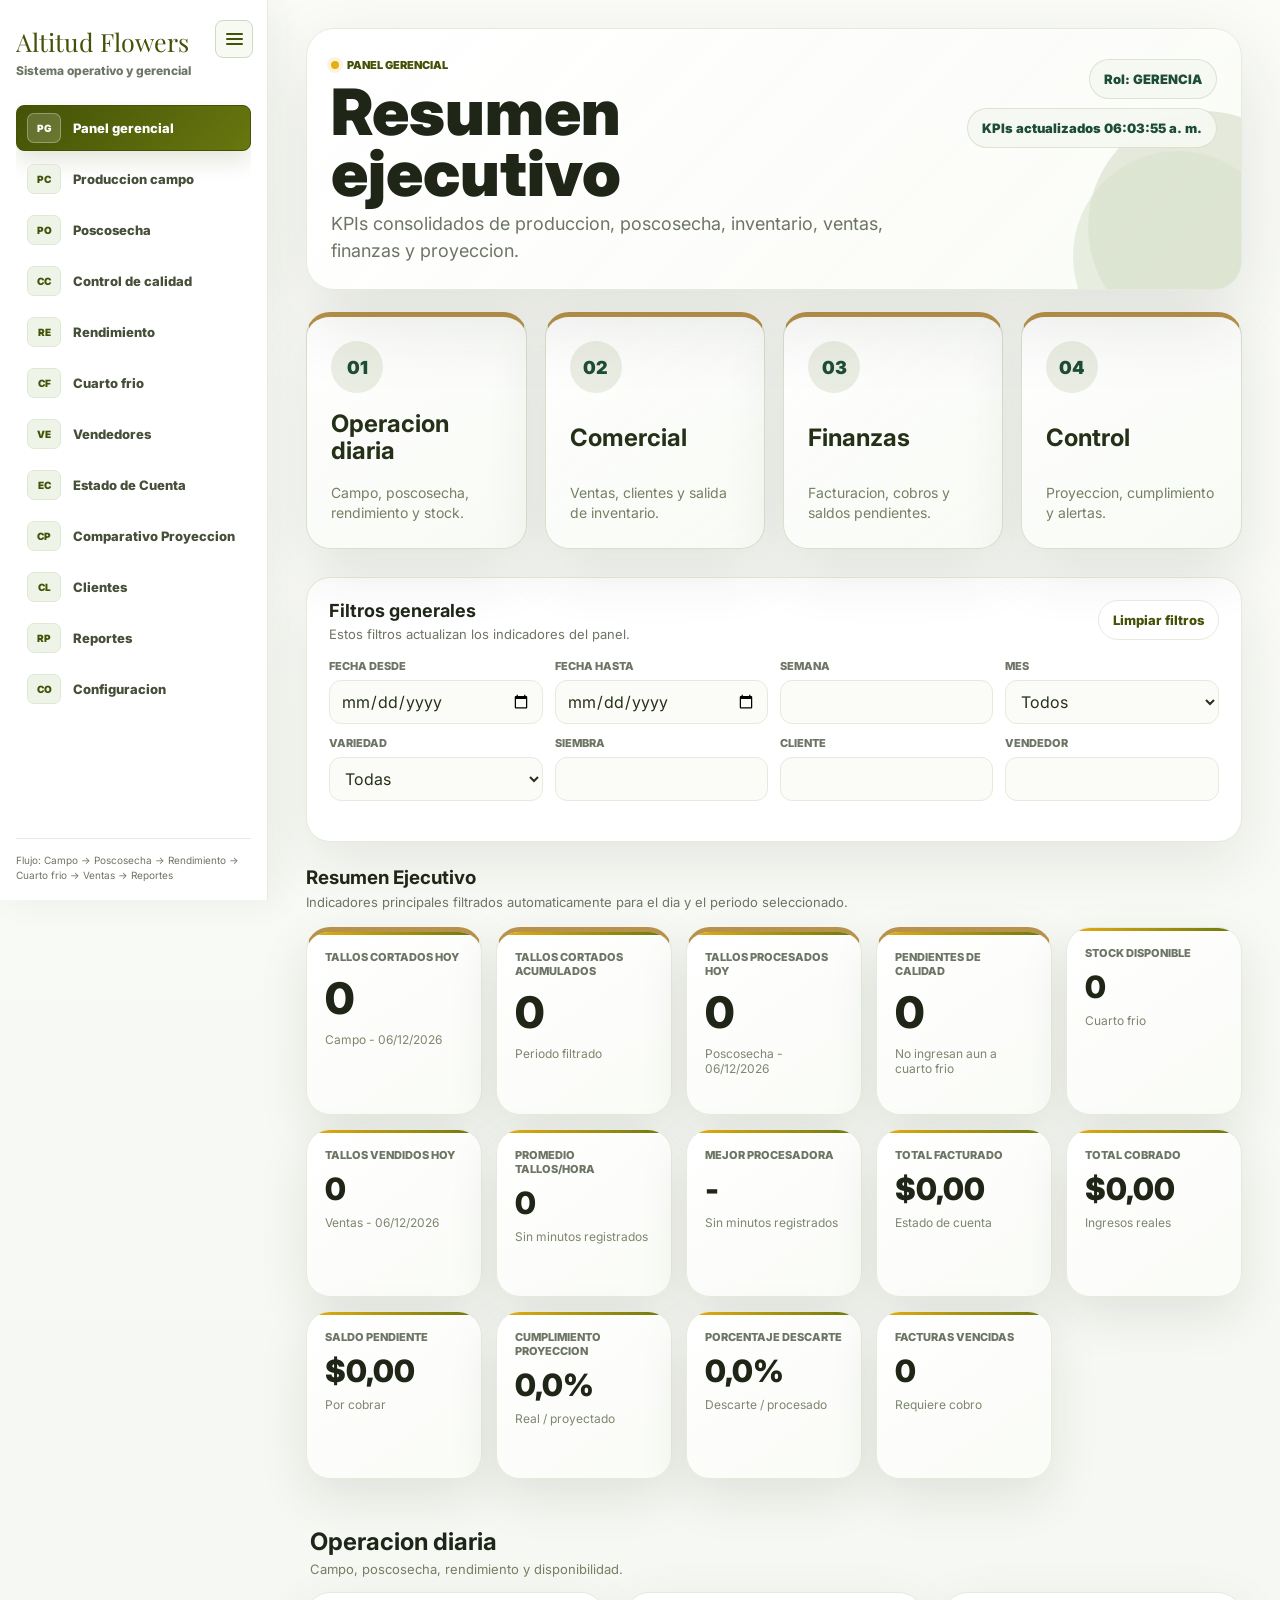
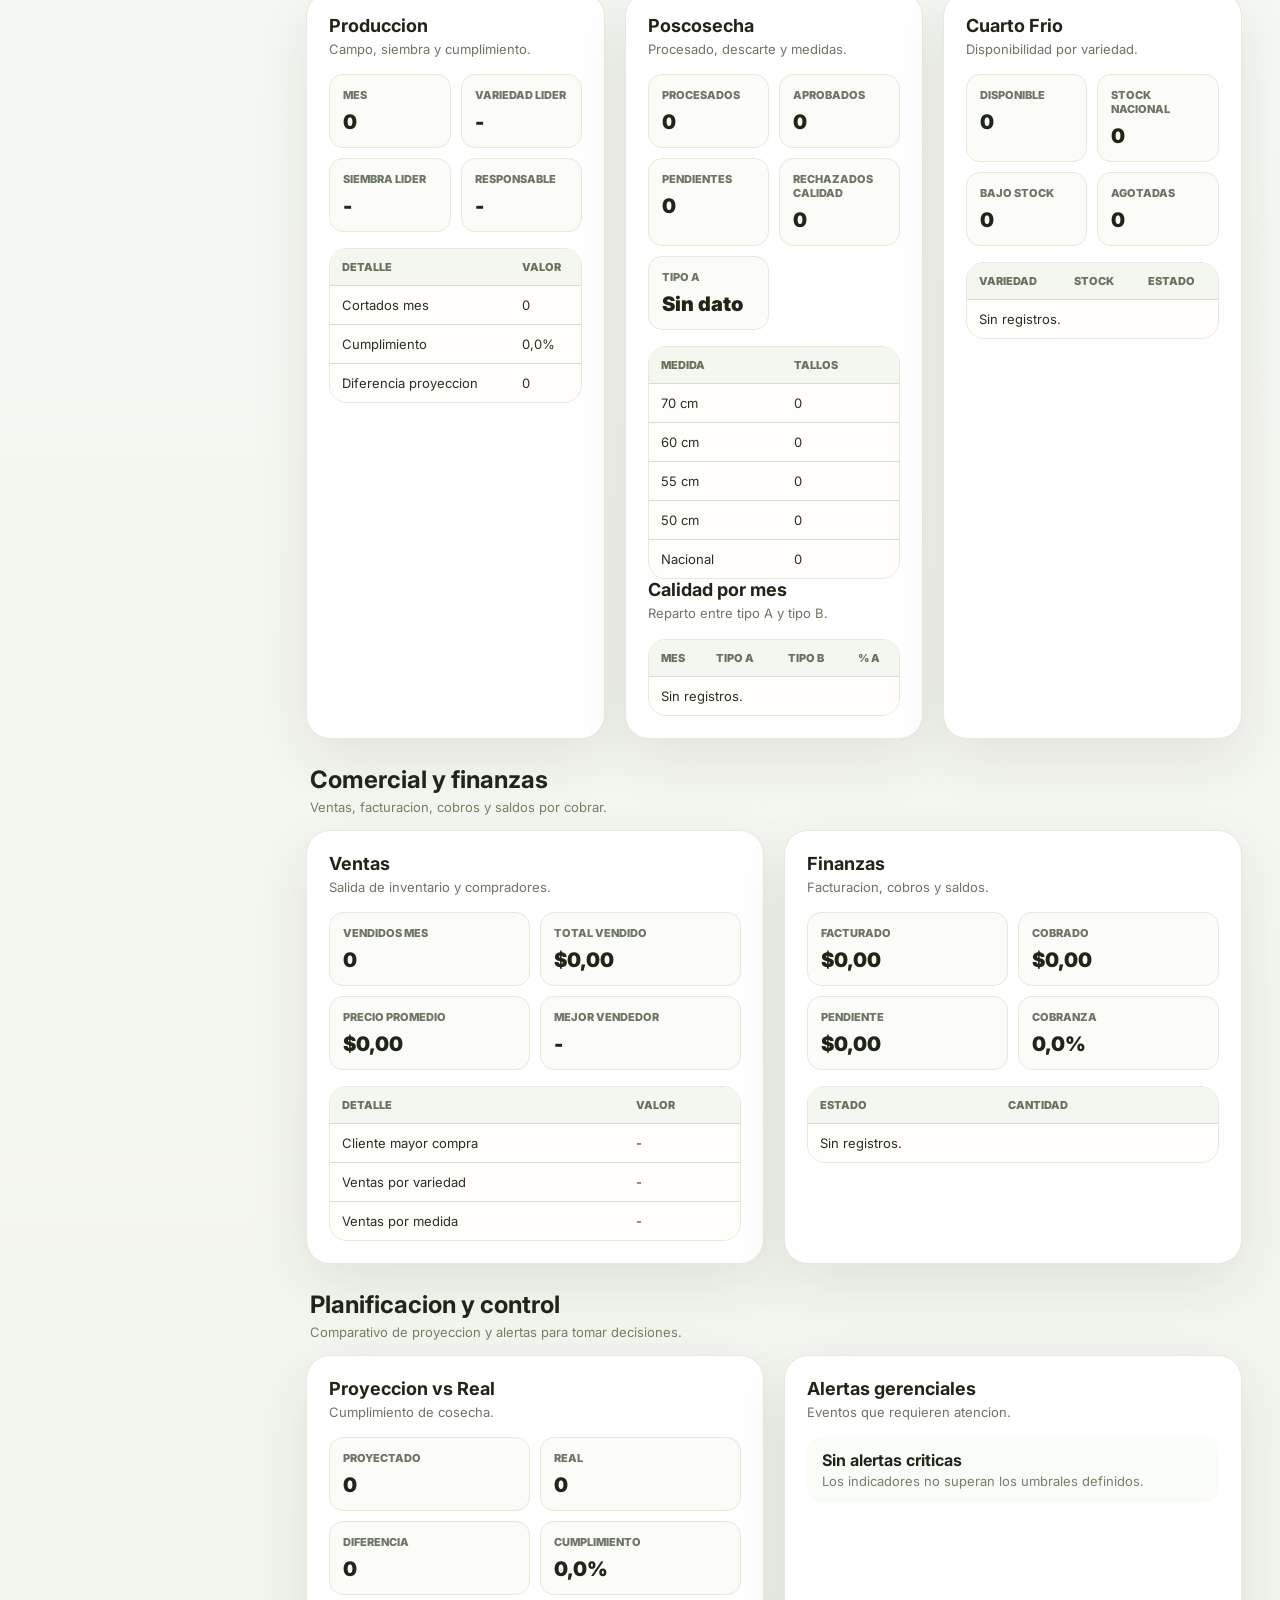
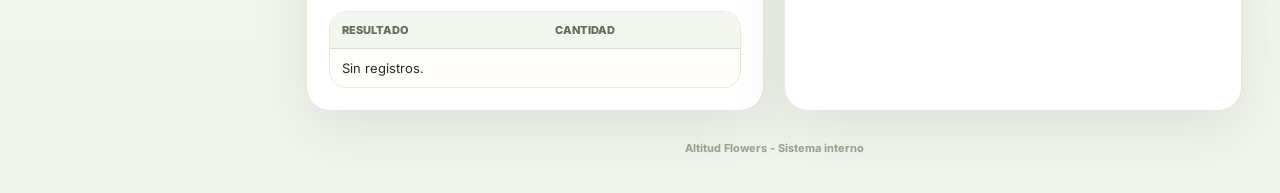
==== commit 4535f6c0: "Poscosecha: el detalle procesado va a ancho completo Al agregar la tarjeta "Pendiente de campo", la " ====
--- a/index.html
+++ b/index.html
@@ -8,7 +8,7 @@
   <link rel="preconnect" href="https://fonts.googleapis.com">
   <link rel="preconnect" href="https://fonts.gstatic.com" crossorigin>
   <link href="https://fonts.googleapis.com/css2?family=Inter:wght@400;500;600;700;800&family=Playfair+Display:wght@700&display=swap" rel="stylesheet">
-  <link rel="stylesheet" href="css/estilos.css?v=20261014-camas" />
+  <link rel="stylesheet" href="css/estilos.css?v=20261014-detalle" />
   <script src="data/local-data.js?v=20260616-postcosecha"></script>
   <script src="js/config.js?v=20261014-atados2"></script>
   <script src="js/permisos.js?v=20260820-calidad"></script>
--- a/css/estilos.css
+++ b/css/estilos.css
@@ -804,6 +804,10 @@
 .postharvest-table-card{
   padding:24px;
   min-width:0;
+  /* Con tres tarjetas en una grilla de dos columnas, el detalle caia en la
+     columna del formulario y quedaba estrecho para sus 13 columnas. Ocupa el
+     ancho completo, debajo de Pendiente de campo. */
+  grid-column:1/-1;
 }
 .postharvest-table-card .section-heading{
   margin-bottom:18px;
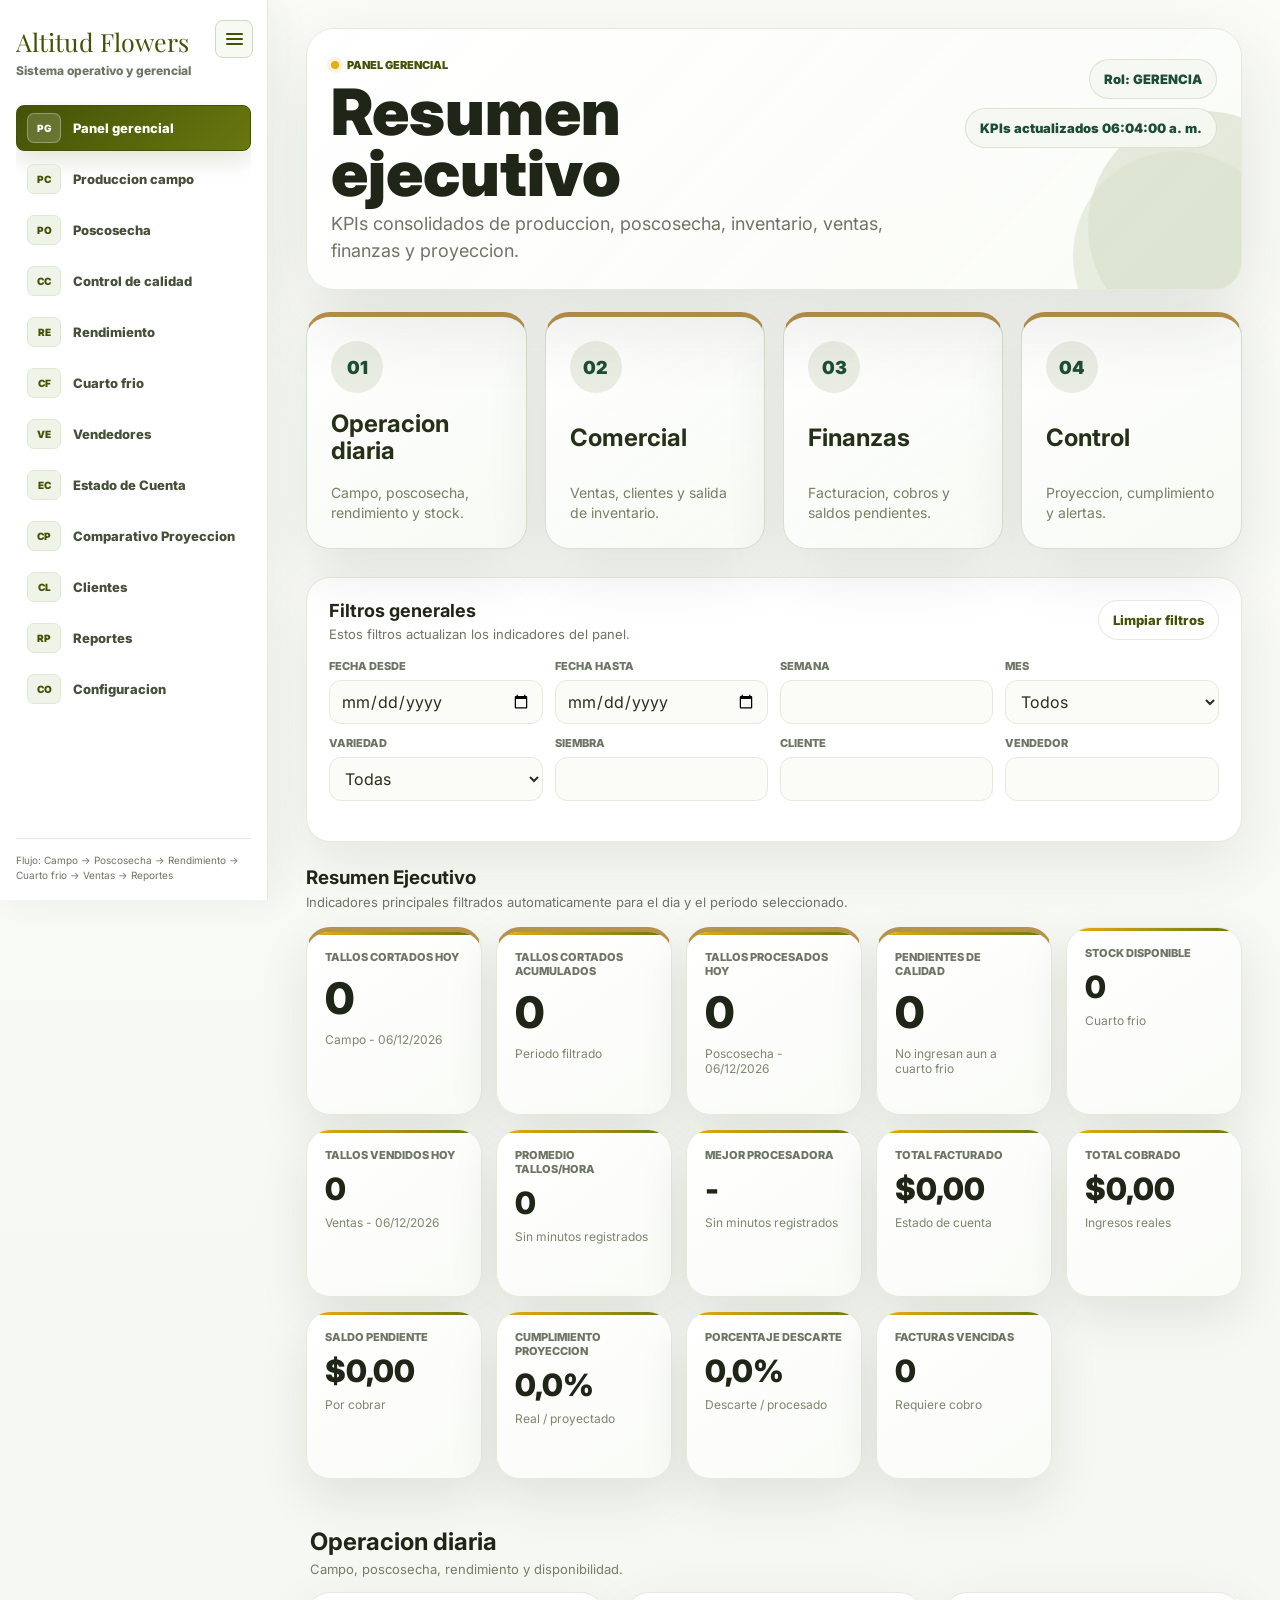
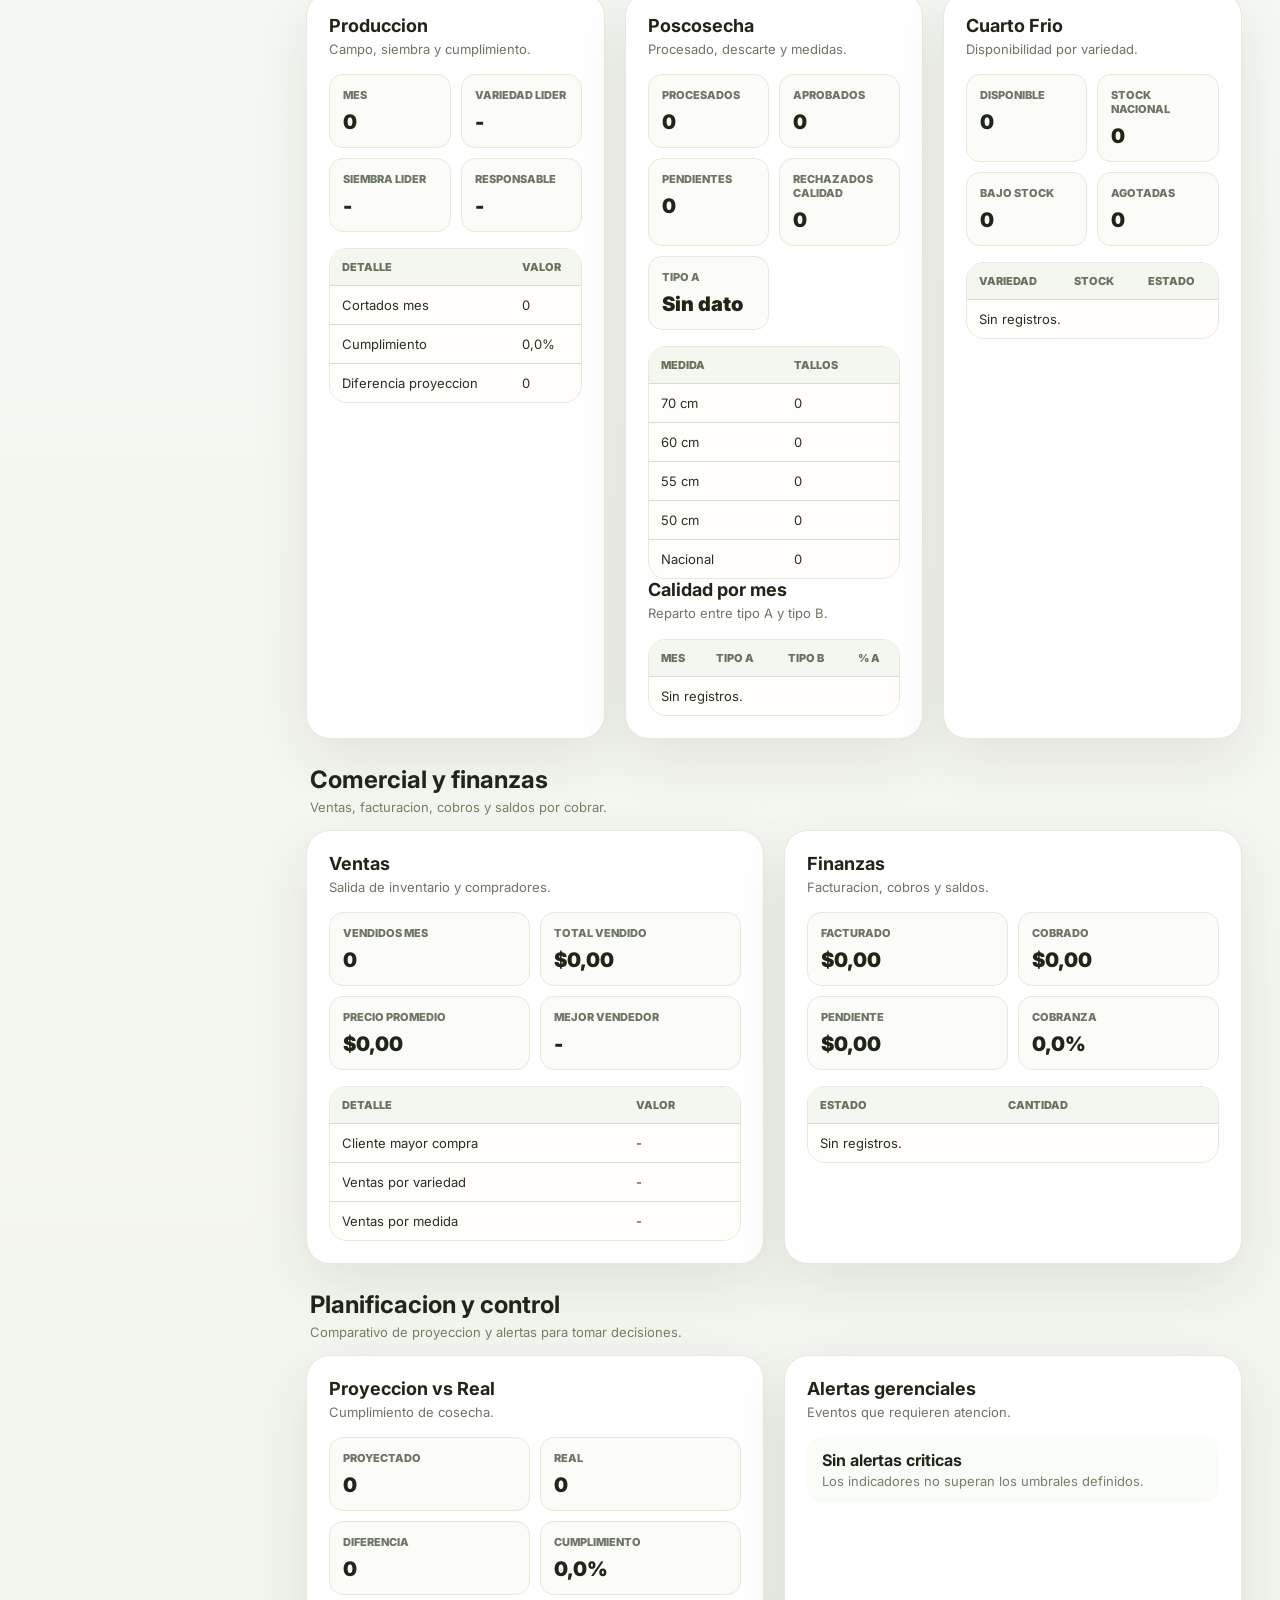
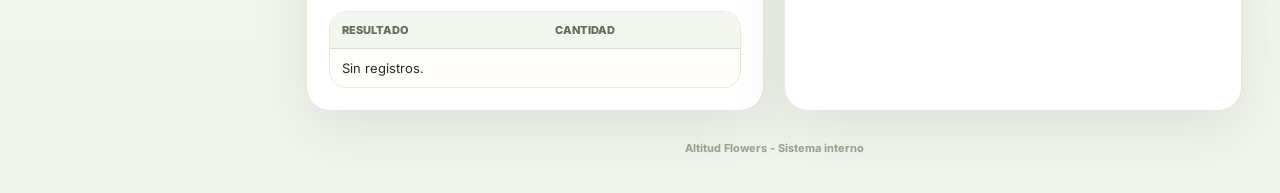
==== commit 35365a62: "Estado de cuenta: el lector de facturas del SRI ya completa bien el formulario Probado contra las fa" ====
--- a/index.html
+++ b/index.html
@@ -10,7 +10,7 @@
   <link href="https://fonts.googleapis.com/css2?family=Inter:wght@400;500;600;700;800&family=Playfair+Display:wght@700&display=swap" rel="stylesheet">
   <link rel="stylesheet" href="css/estilos.css?v=20261014-detalle" />
   <script src="data/local-data.js?v=20260616-postcosecha"></script>
-  <script src="js/config.js?v=20261014-atados2"></script>
+  <script src="js/config.js?v=20261014-lector"></script>
   <script src="js/permisos.js?v=20260820-calidad"></script>
   <script src="js/nav.js?v=20260820-sidebar"></script>
   <script src="js/panel-gerencial.js?v=20261014-categoria2" defer></script>
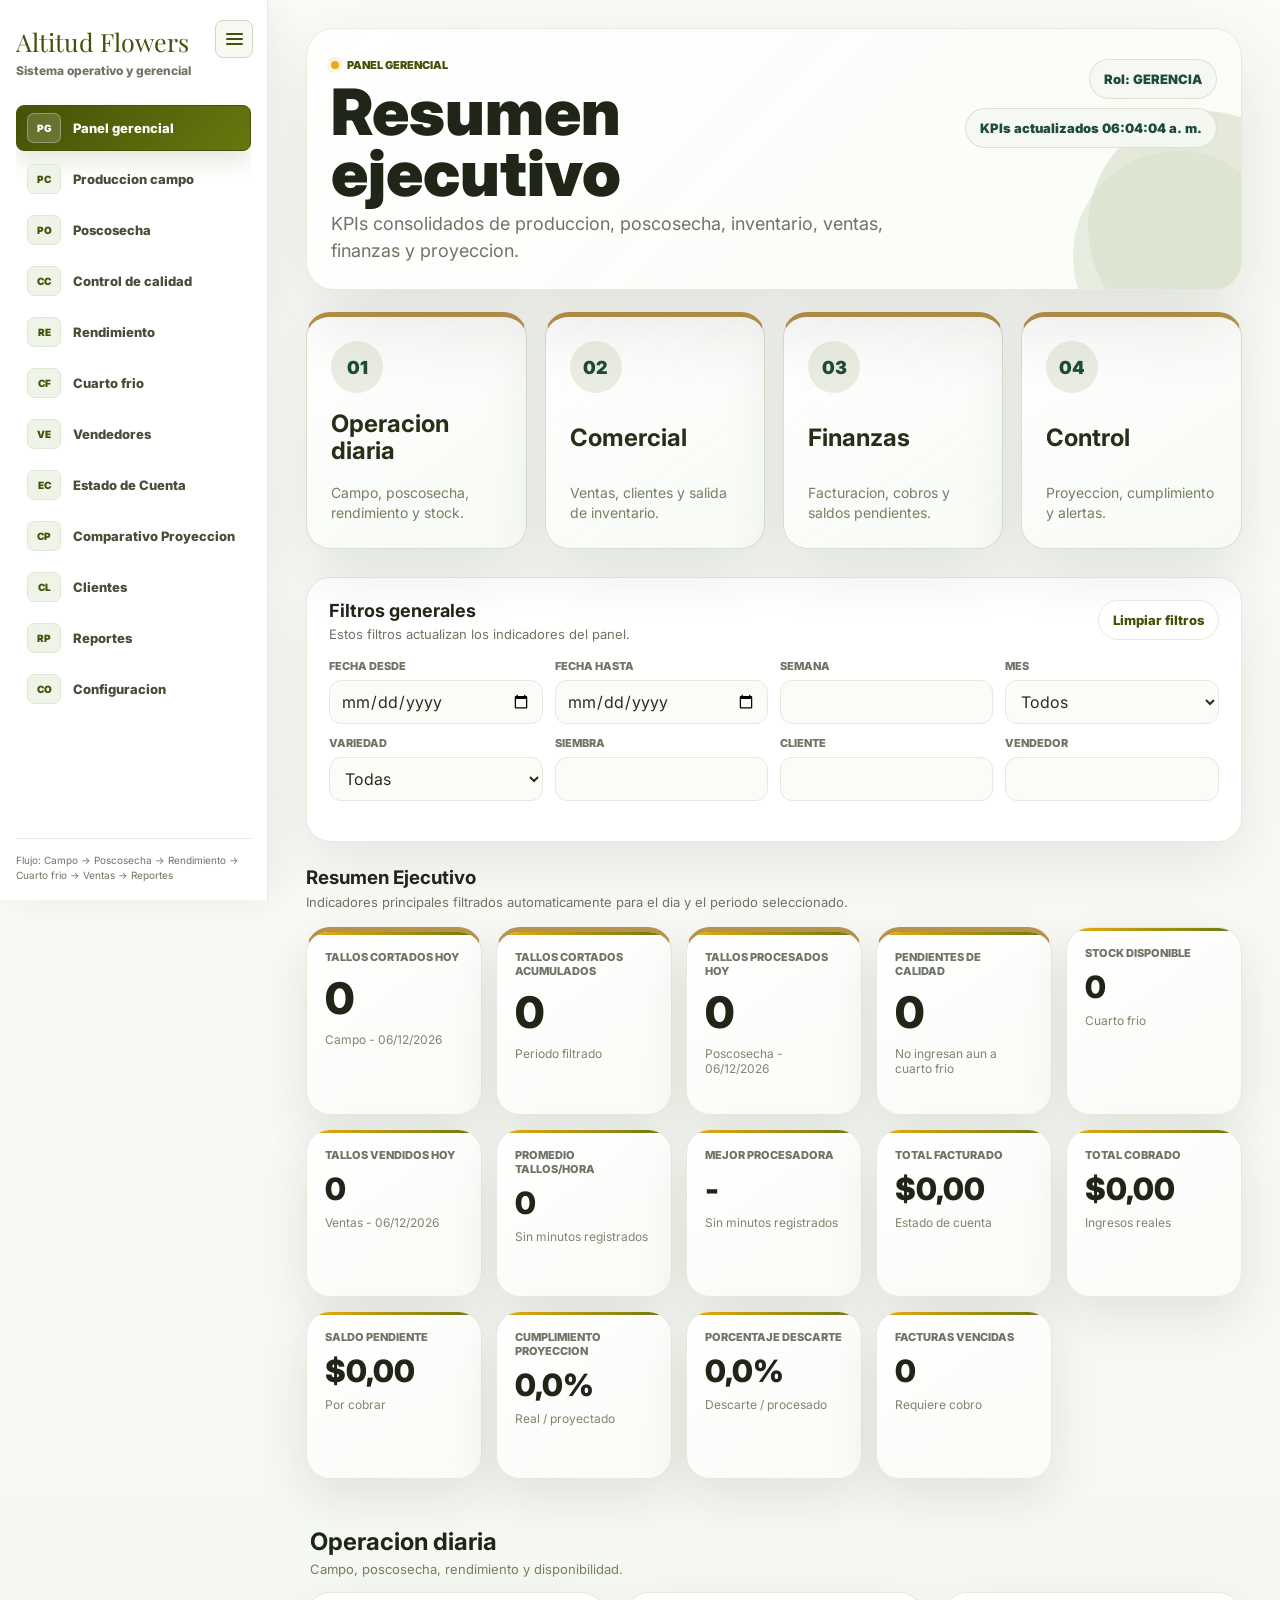
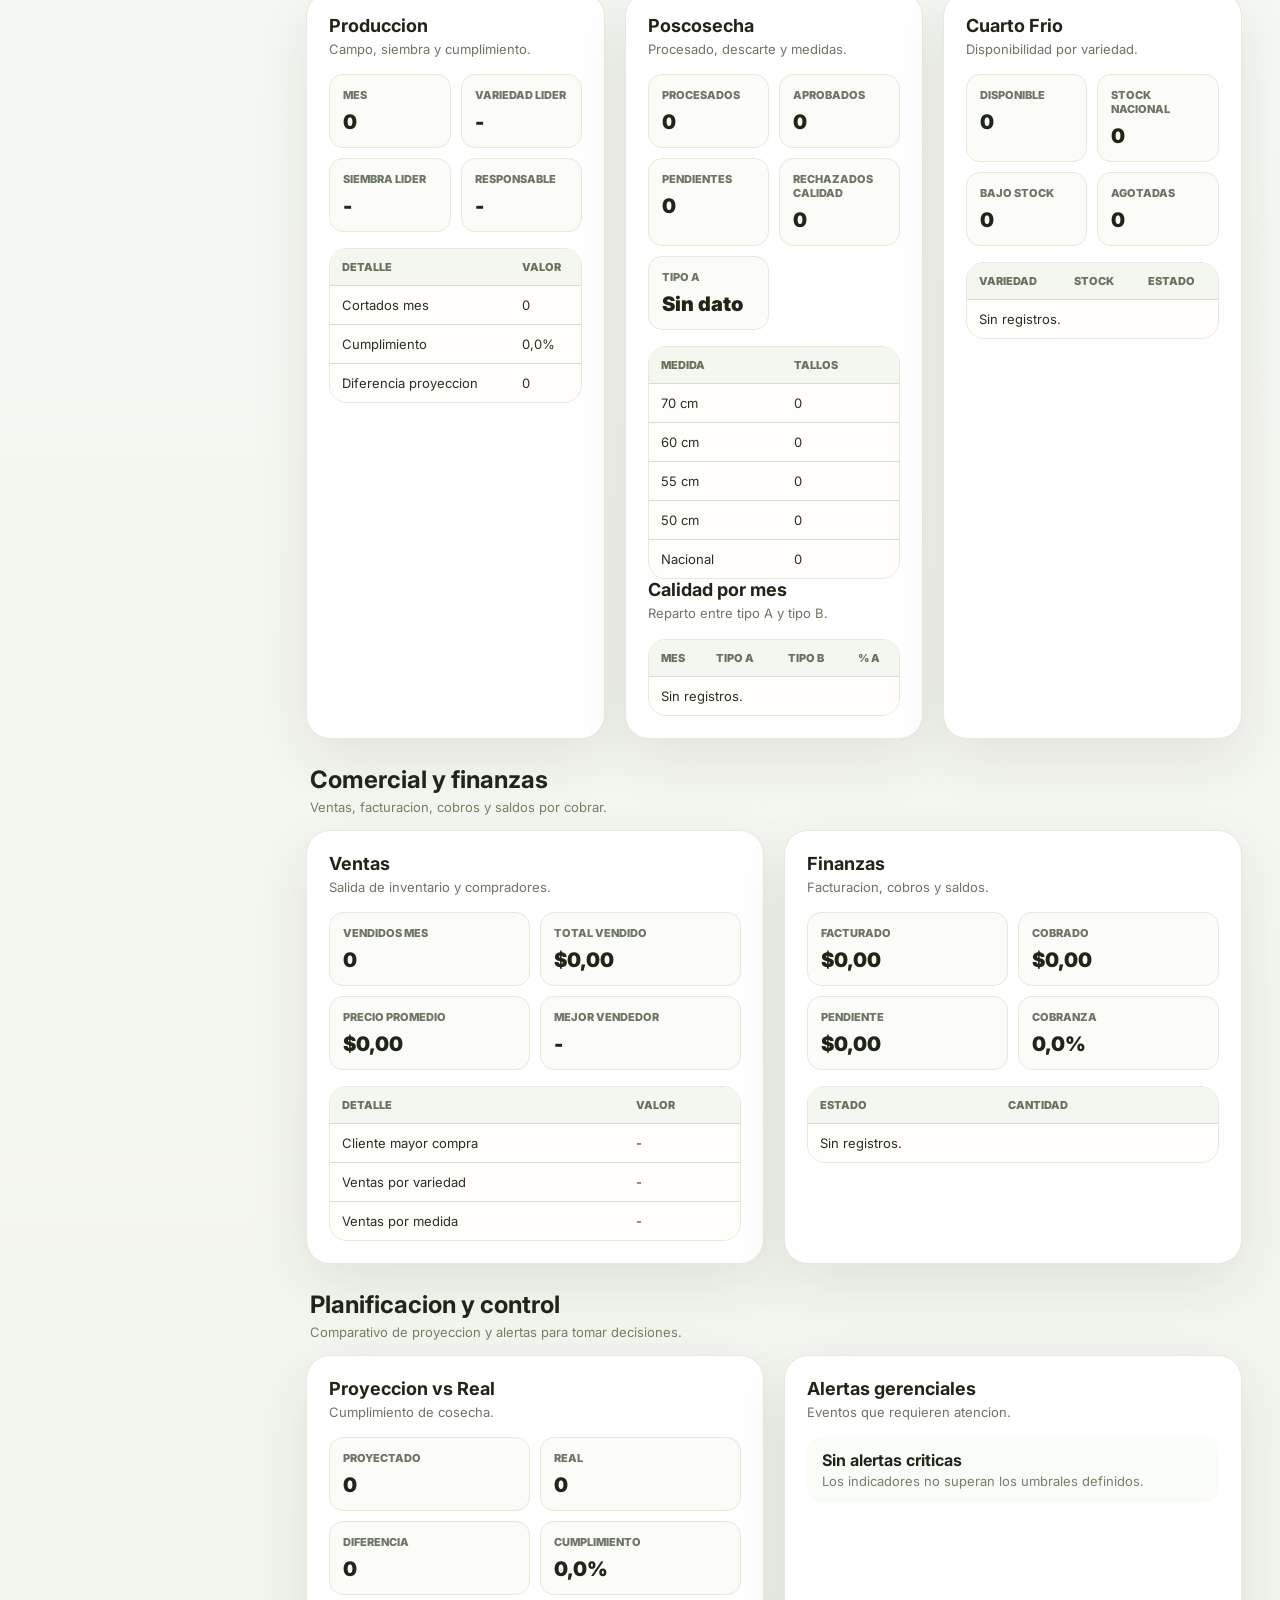
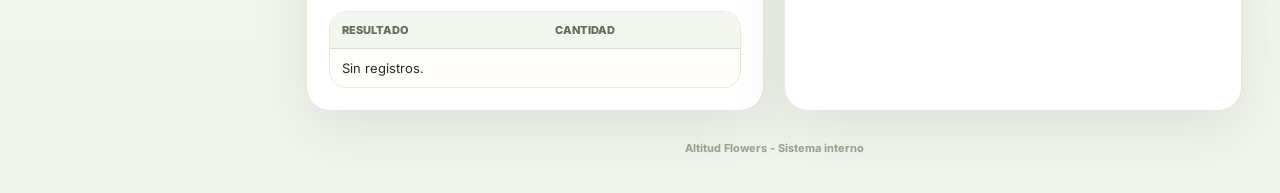
==== commit 3a0d63a4: "Cuarto frio: el detalle reparte las ventas entre los lotes Cada fila del detalle mostraba el total v" ====
--- a/index.html
+++ b/index.html
@@ -10,7 +10,7 @@
   <link href="https://fonts.googleapis.com/css2?family=Inter:wght@400;500;600;700;800&family=Playfair+Display:wght@700&display=swap" rel="stylesheet">
   <link rel="stylesheet" href="css/estilos.css?v=20261014-detalle" />
   <script src="data/local-data.js?v=20260616-postcosecha"></script>
-  <script src="js/config.js?v=20261014-lector"></script>
+  <script src="js/config.js?v=20261014-lotes"></script>
   <script src="js/permisos.js?v=20260820-calidad"></script>
   <script src="js/nav.js?v=20260820-sidebar"></script>
   <script src="js/panel-gerencial.js?v=20261014-categoria2" defer></script>
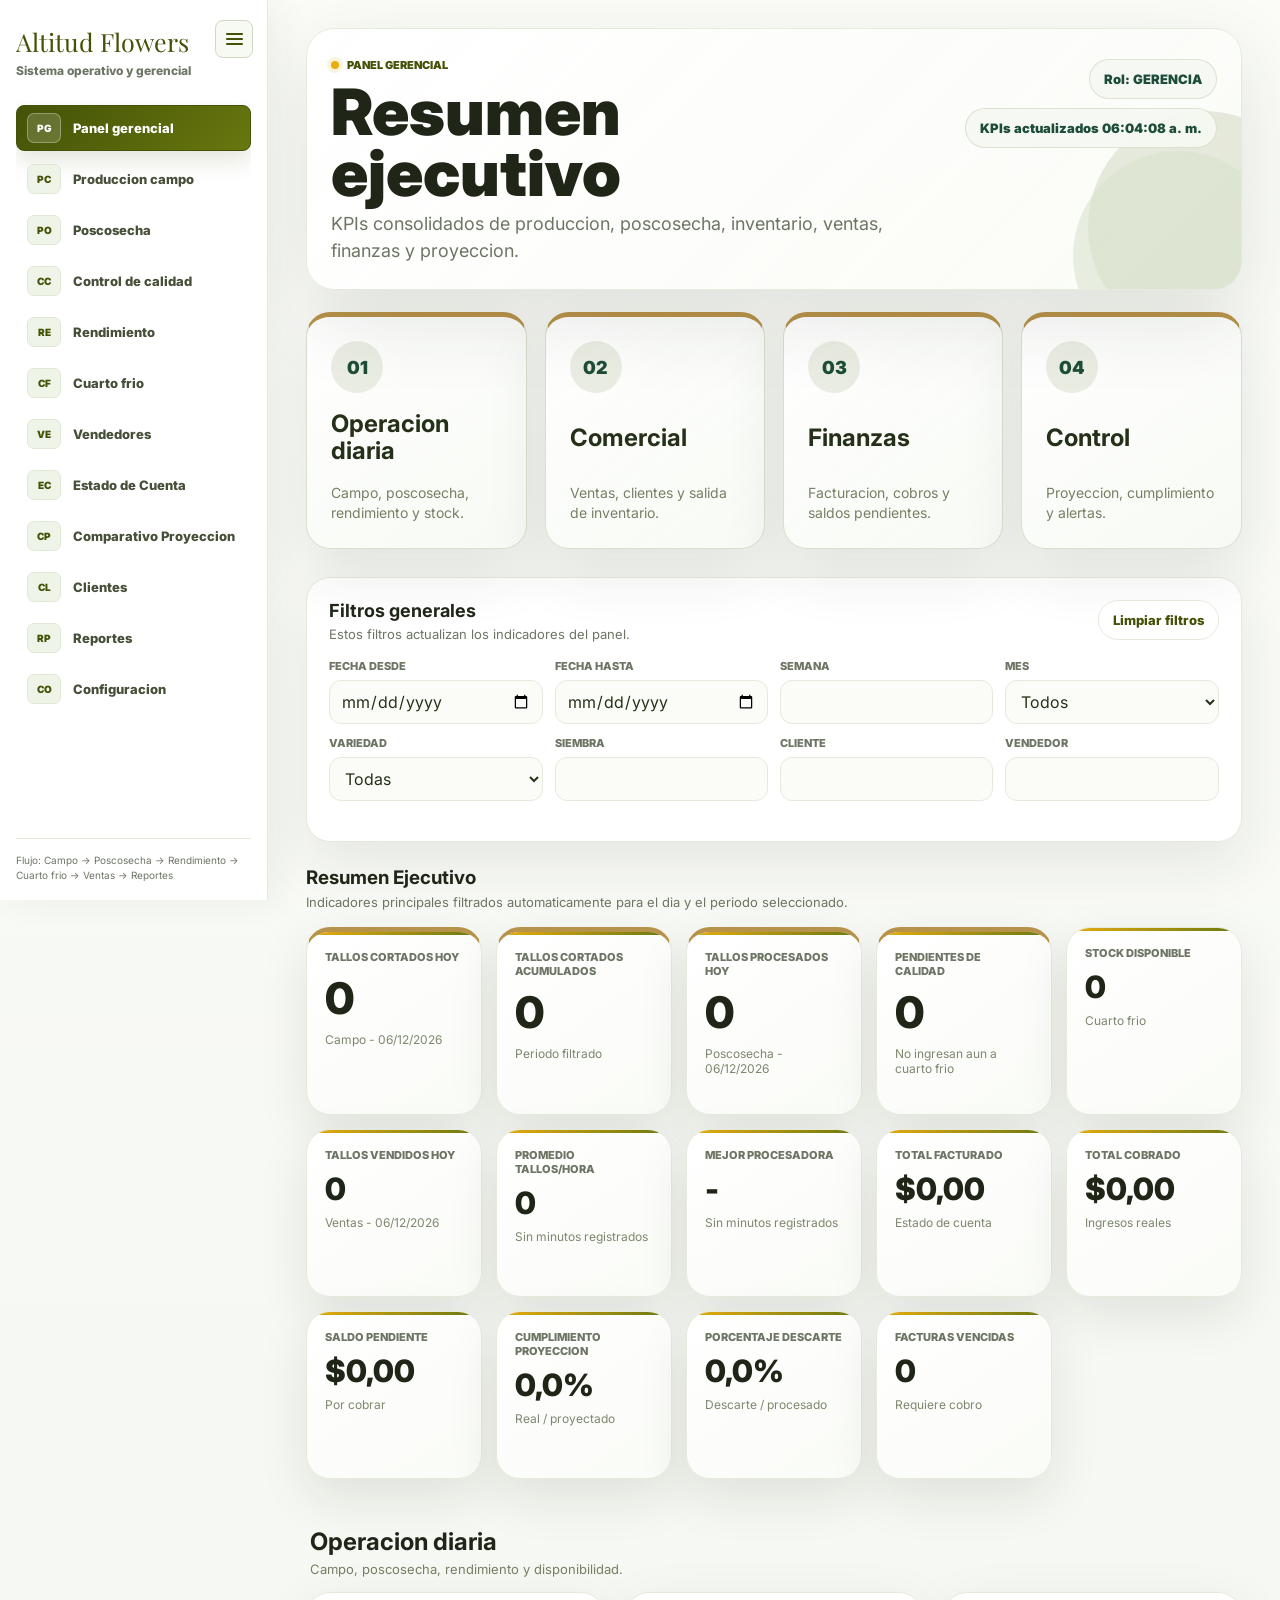
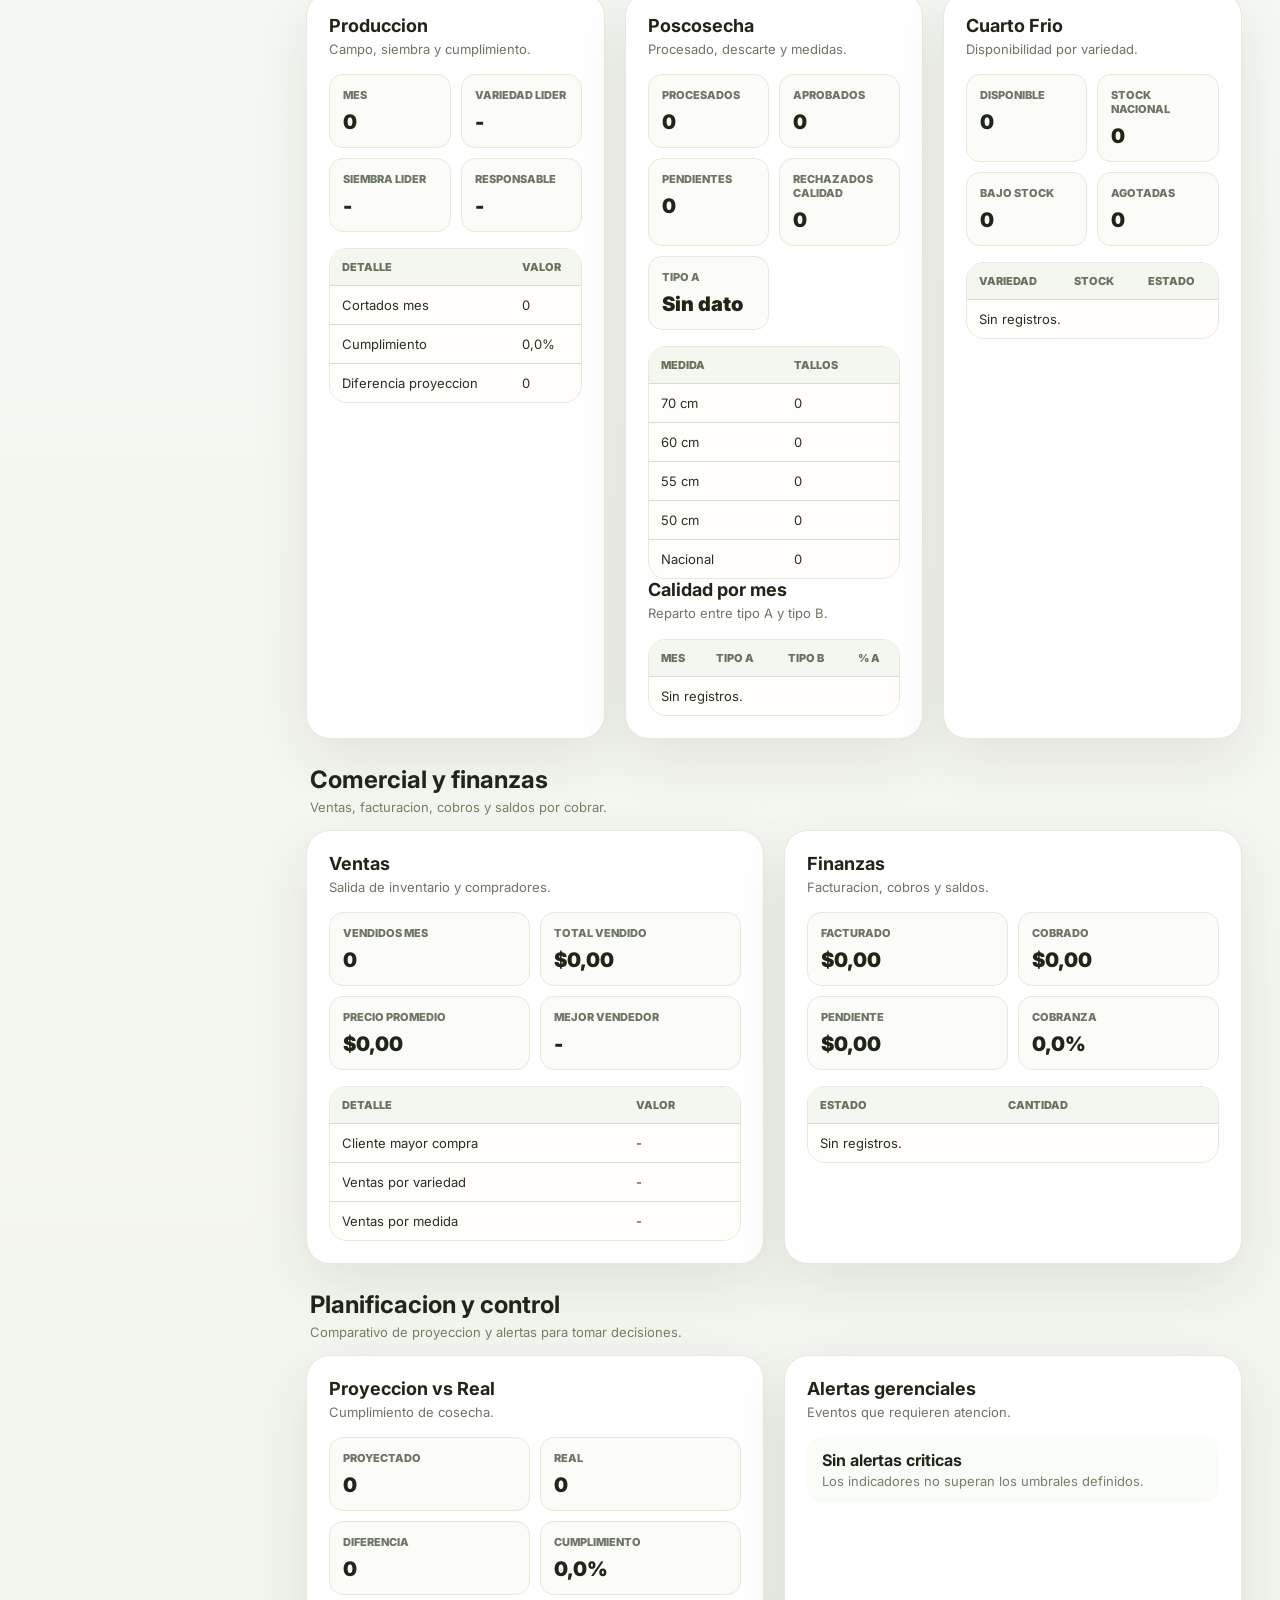
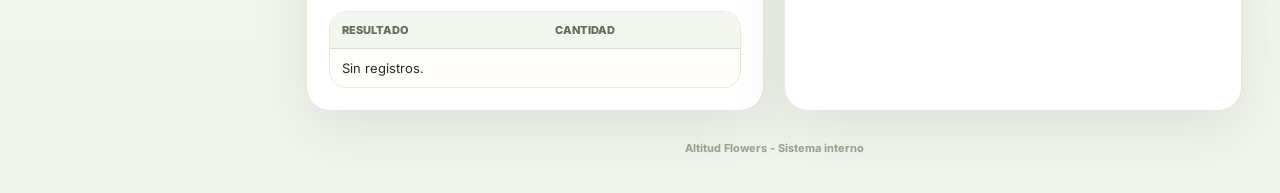
==== commit 7acbb9d3: "Cuarto frio: una venta solo puede salir de flor liberada antes de esa fecha El reparto por lotes que" ====
--- a/index.html
+++ b/index.html
@@ -10,7 +10,7 @@
   <link href="https://fonts.googleapis.com/css2?family=Inter:wght@400;500;600;700;800&family=Playfair+Display:wght@700&display=swap" rel="stylesheet">
   <link rel="stylesheet" href="css/estilos.css?v=20261014-detalle" />
   <script src="data/local-data.js?v=20260616-postcosecha"></script>
-  <script src="js/config.js?v=20261014-lotes"></script>
+  <script src="js/config.js?v=20261014-lotes2"></script>
   <script src="js/permisos.js?v=20260820-calidad"></script>
   <script src="js/nav.js?v=20260820-sidebar"></script>
   <script src="js/panel-gerencial.js?v=20261014-categoria2" defer></script>
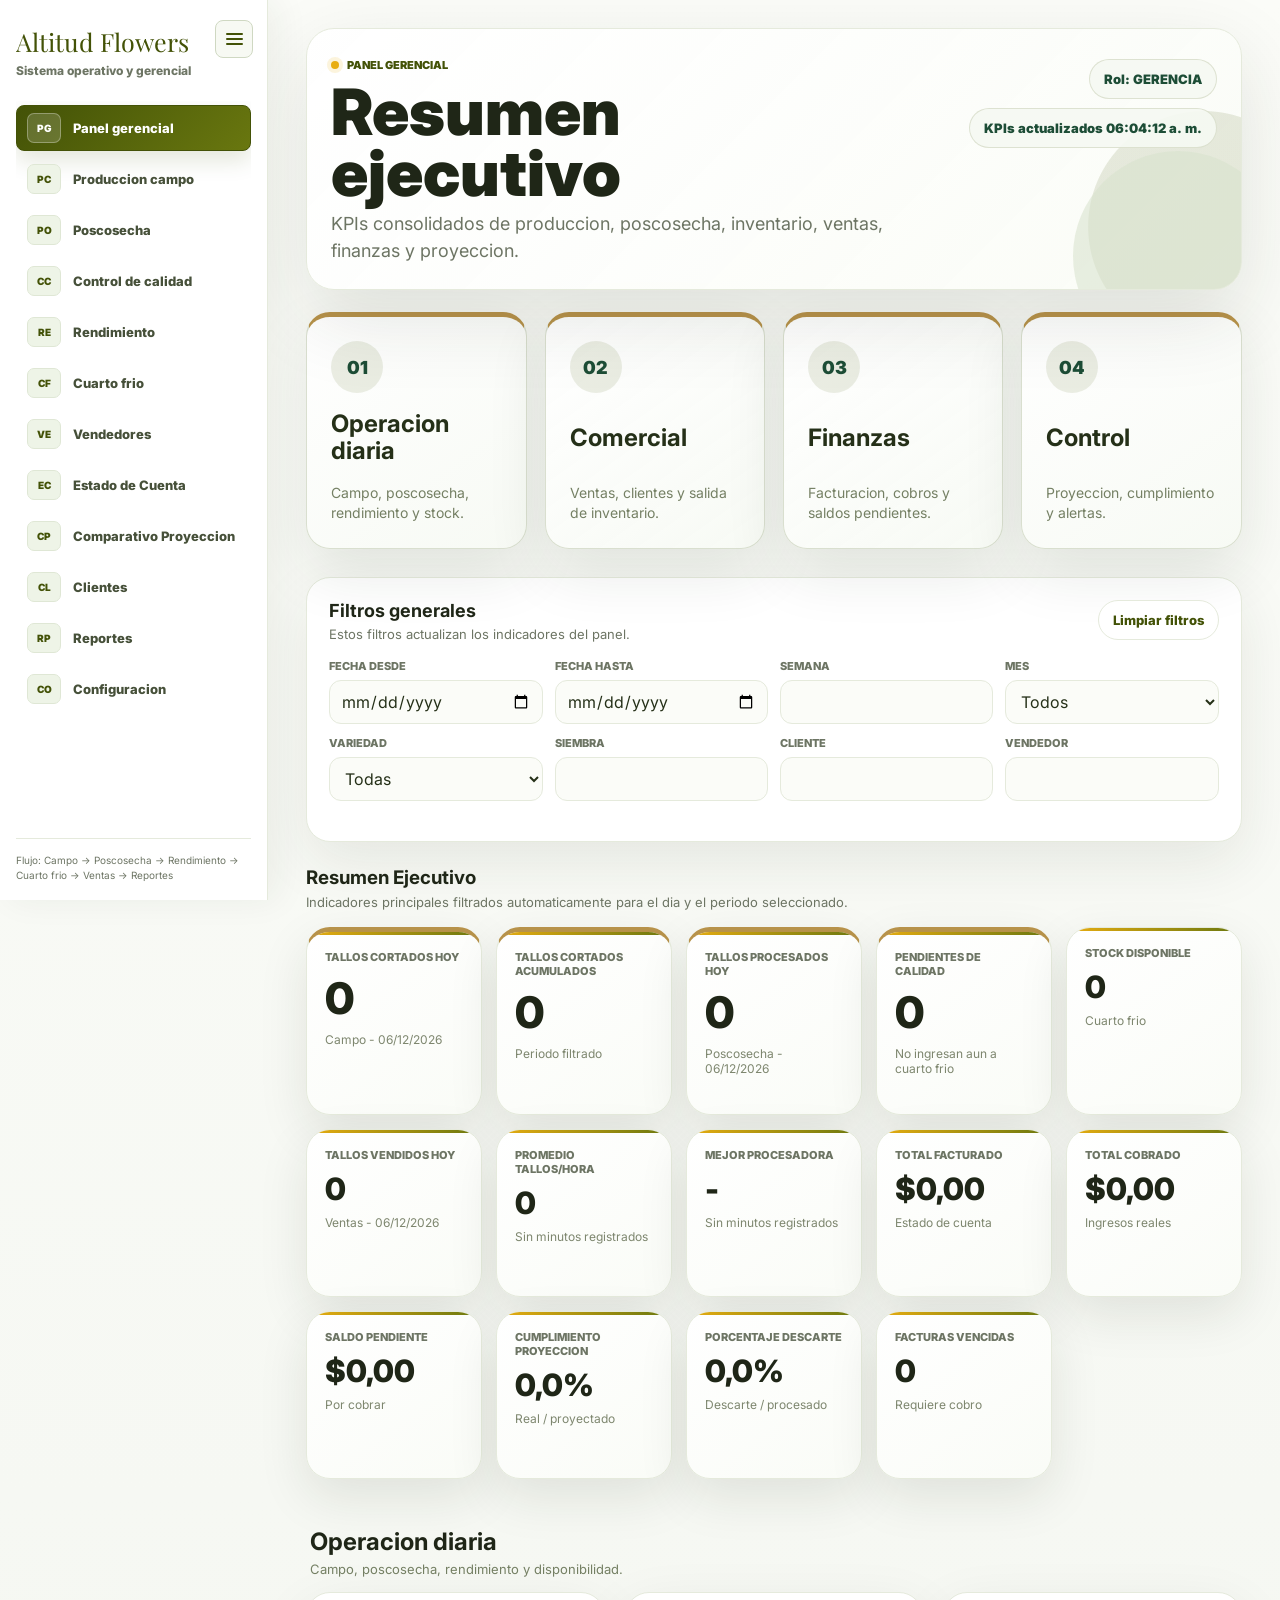
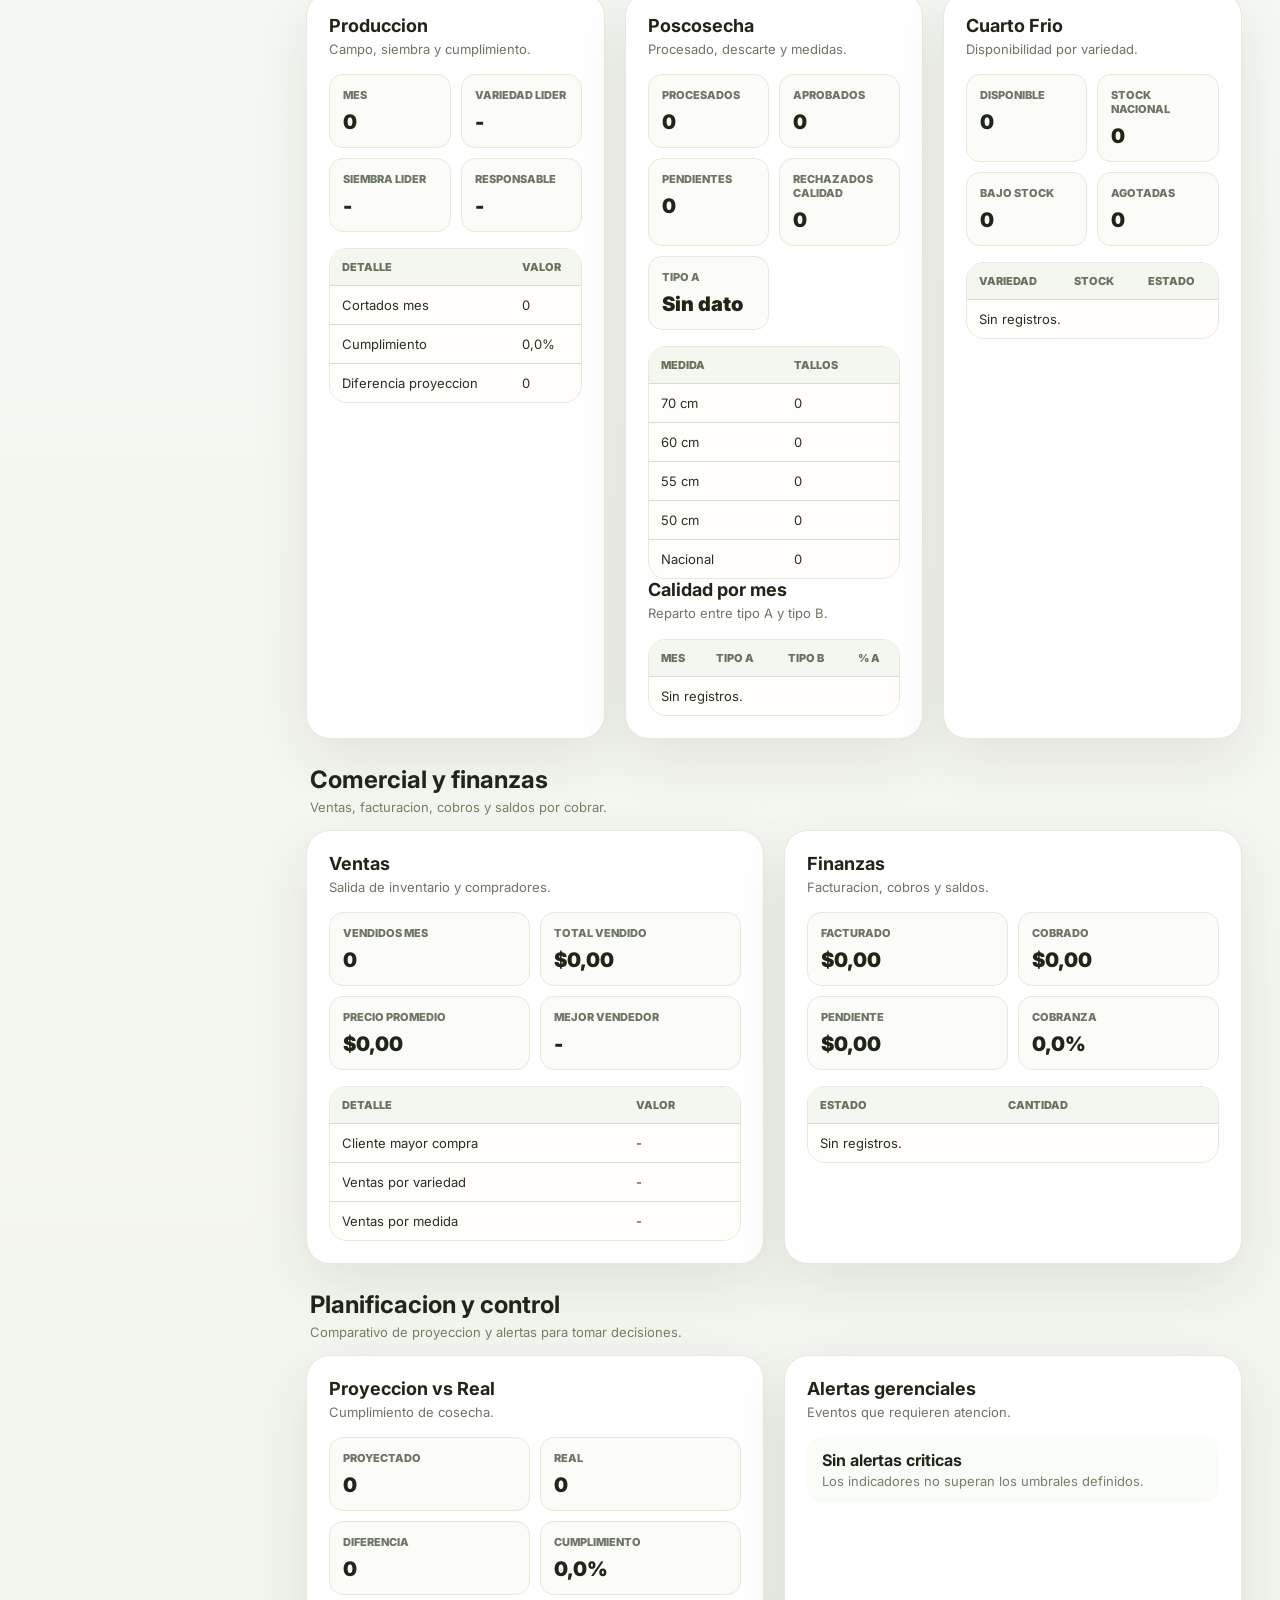
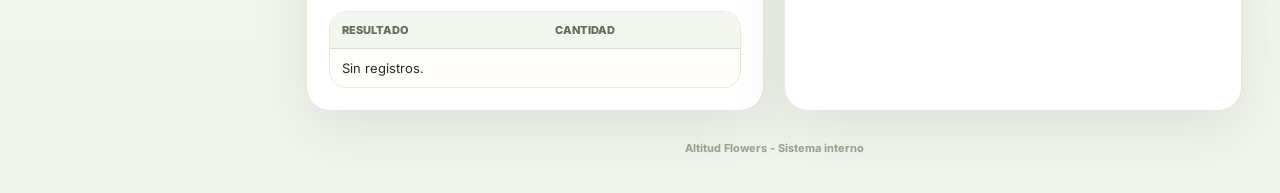
==== commit 2c927c60: "Cuarto frio: encerado al 13/10 con saldo de apertura El inventario arrastraba flor vendida y factura" ====
--- a/index.html
+++ b/index.html
@@ -10,10 +10,10 @@
   <link href="https://fonts.googleapis.com/css2?family=Inter:wght@400;500;600;700;800&family=Playfair+Display:wght@700&display=swap" rel="stylesheet">
   <link rel="stylesheet" href="css/estilos.css?v=20261014-detalle" />
   <script src="data/local-data.js?v=20260616-postcosecha"></script>
-  <script src="js/config.js?v=20261014-lotes2"></script>
+  <script src="js/config.js?v=20261015-apertura"></script>
   <script src="js/permisos.js?v=20260820-calidad"></script>
   <script src="js/nav.js?v=20260820-sidebar"></script>
-  <script src="js/panel-gerencial.js?v=20261014-categoria2" defer></script>
+  <script src="js/panel-gerencial.js?v=20261015-apertura" defer></script>
 </head>
 <body data-module="panel">
   <div class="shell">
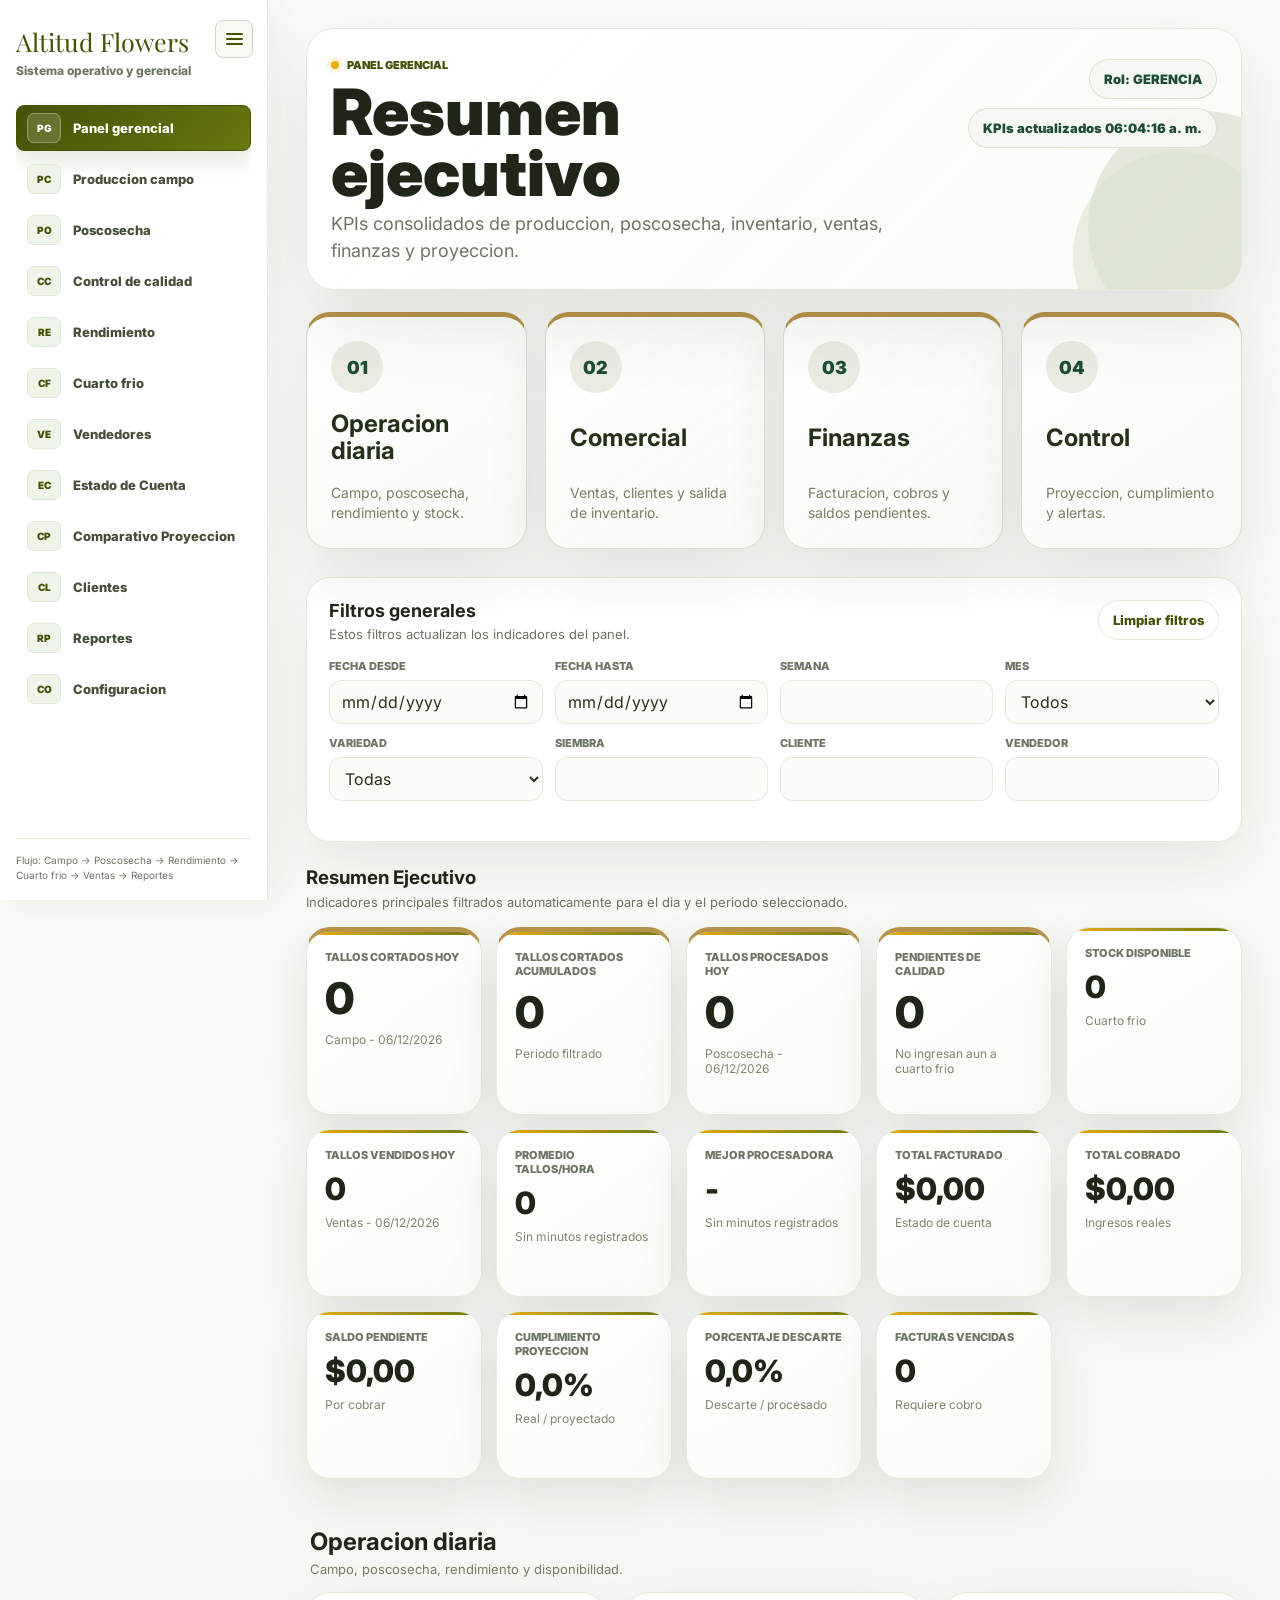
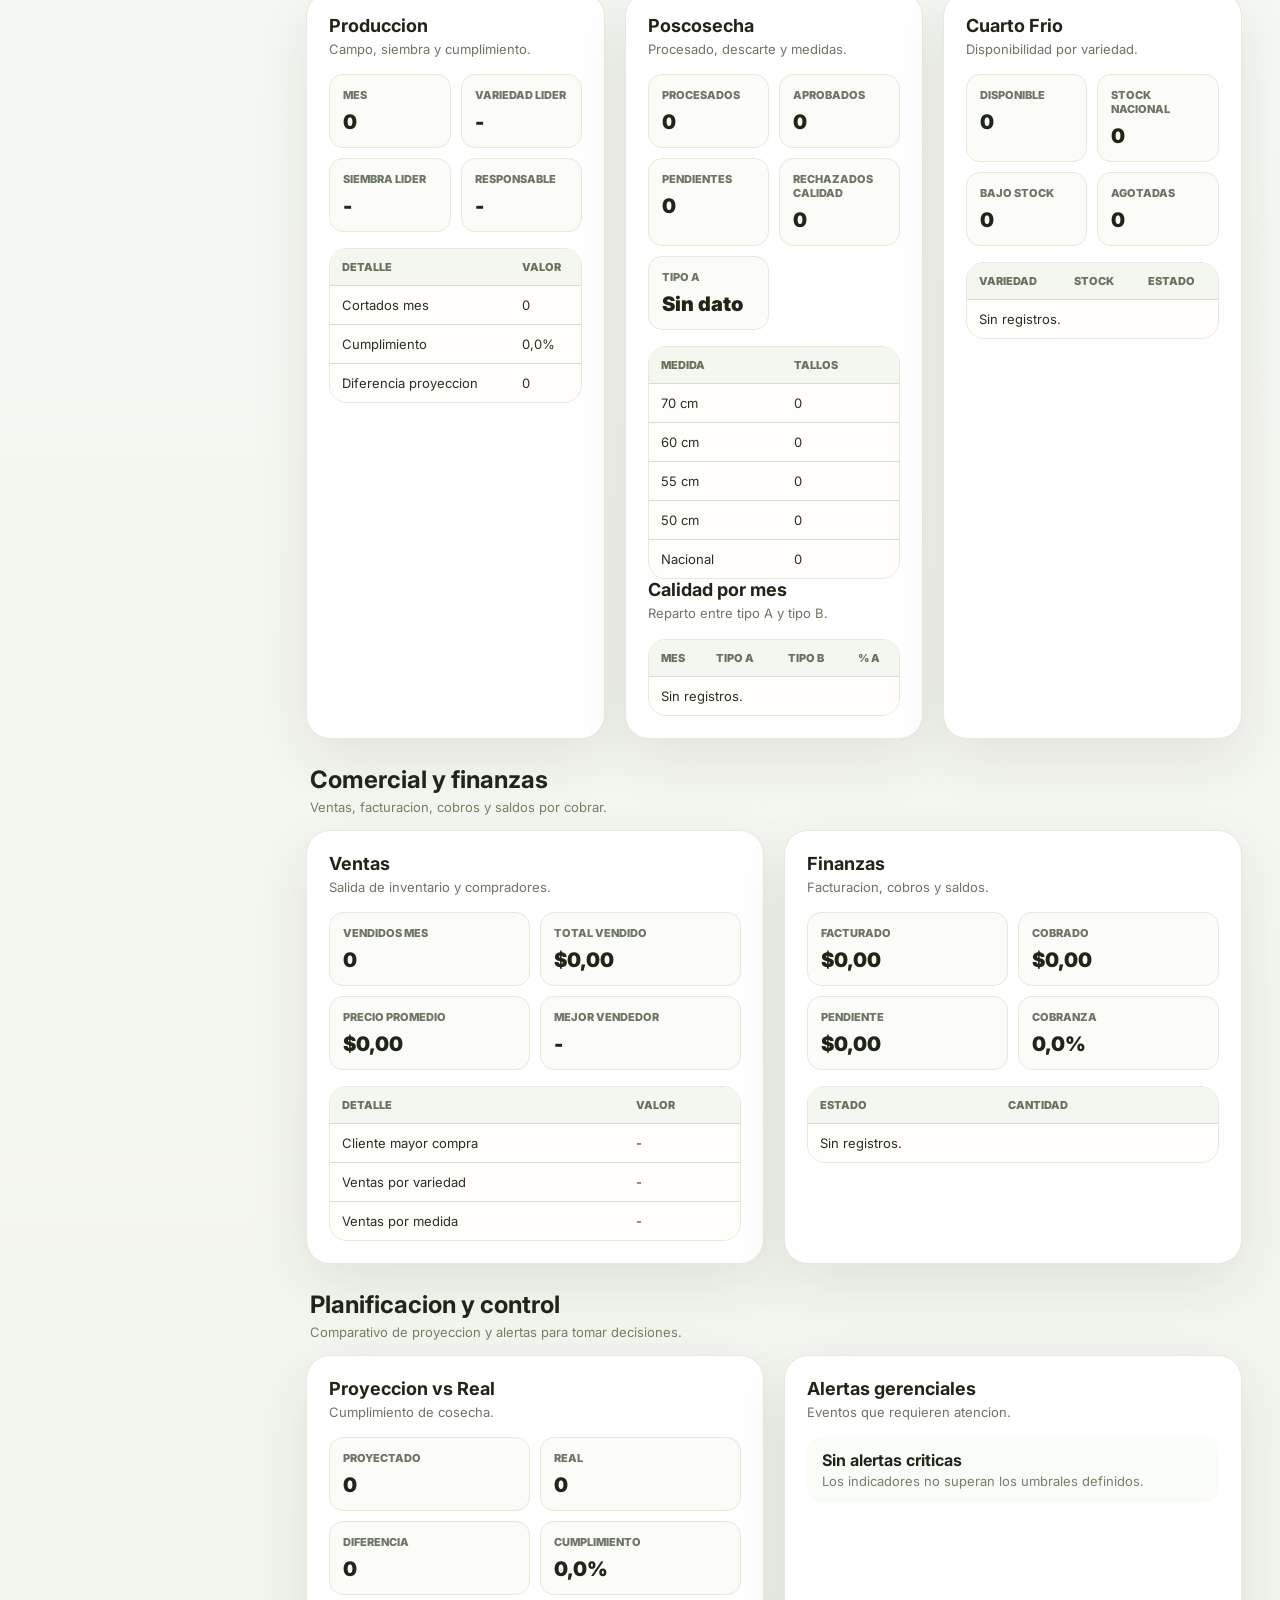
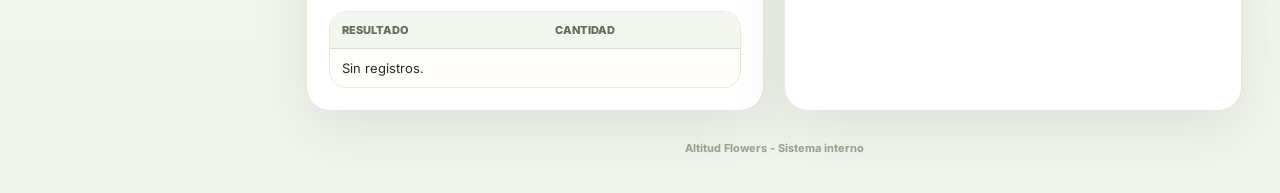
==== commit 90839c66: "Cuarto frio: encerado dejando unicamente lo que libero Adry El encerado anterior dejaba dentro el pe" ====
--- a/index.html
+++ b/index.html
@@ -10,7 +10,7 @@
   <link href="https://fonts.googleapis.com/css2?family=Inter:wght@400;500;600;700;800&family=Playfair+Display:wght@700&display=swap" rel="stylesheet">
   <link rel="stylesheet" href="css/estilos.css?v=20261014-detalle" />
   <script src="data/local-data.js?v=20260616-postcosecha"></script>
-  <script src="js/config.js?v=20261015-apertura"></script>
+  <script src="js/config.js?v=20261015-soloadry"></script>
   <script src="js/permisos.js?v=20260820-calidad"></script>
   <script src="js/nav.js?v=20260820-sidebar"></script>
   <script src="js/panel-gerencial.js?v=20261015-apertura" defer></script>
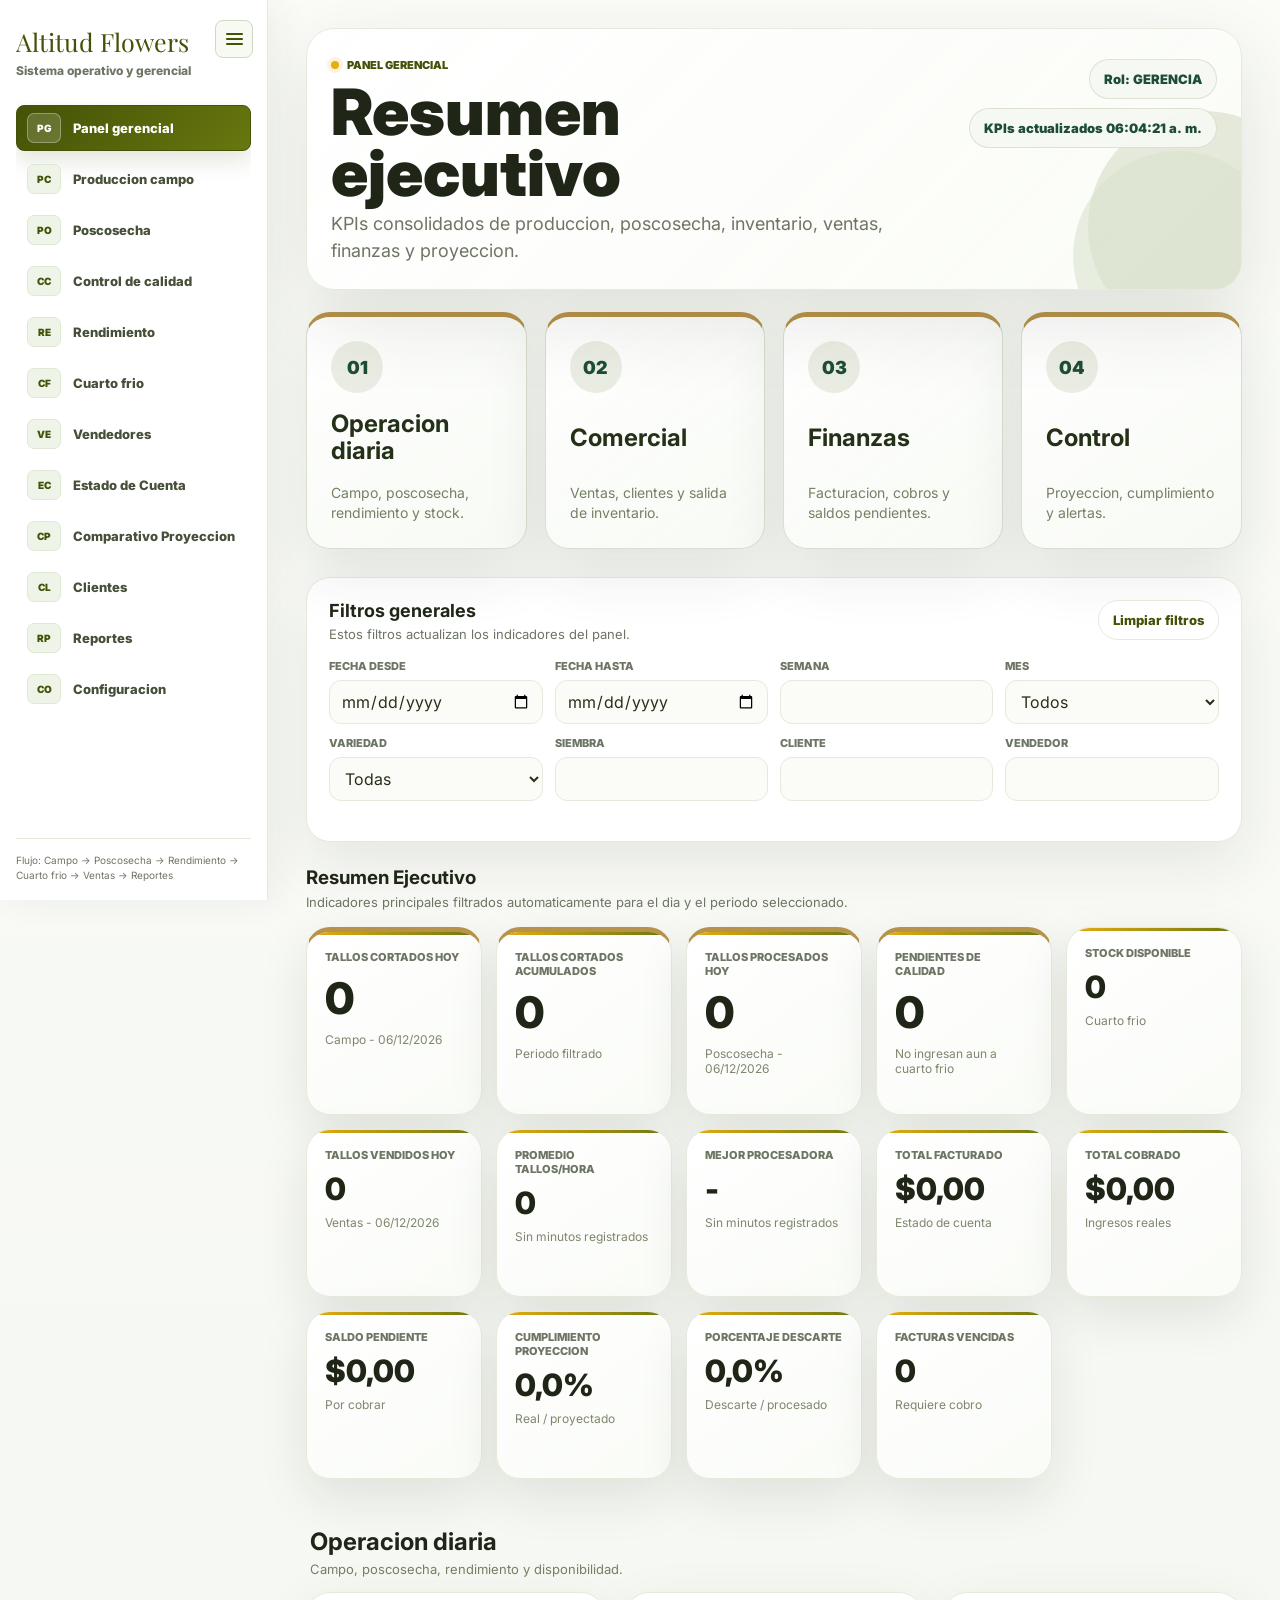
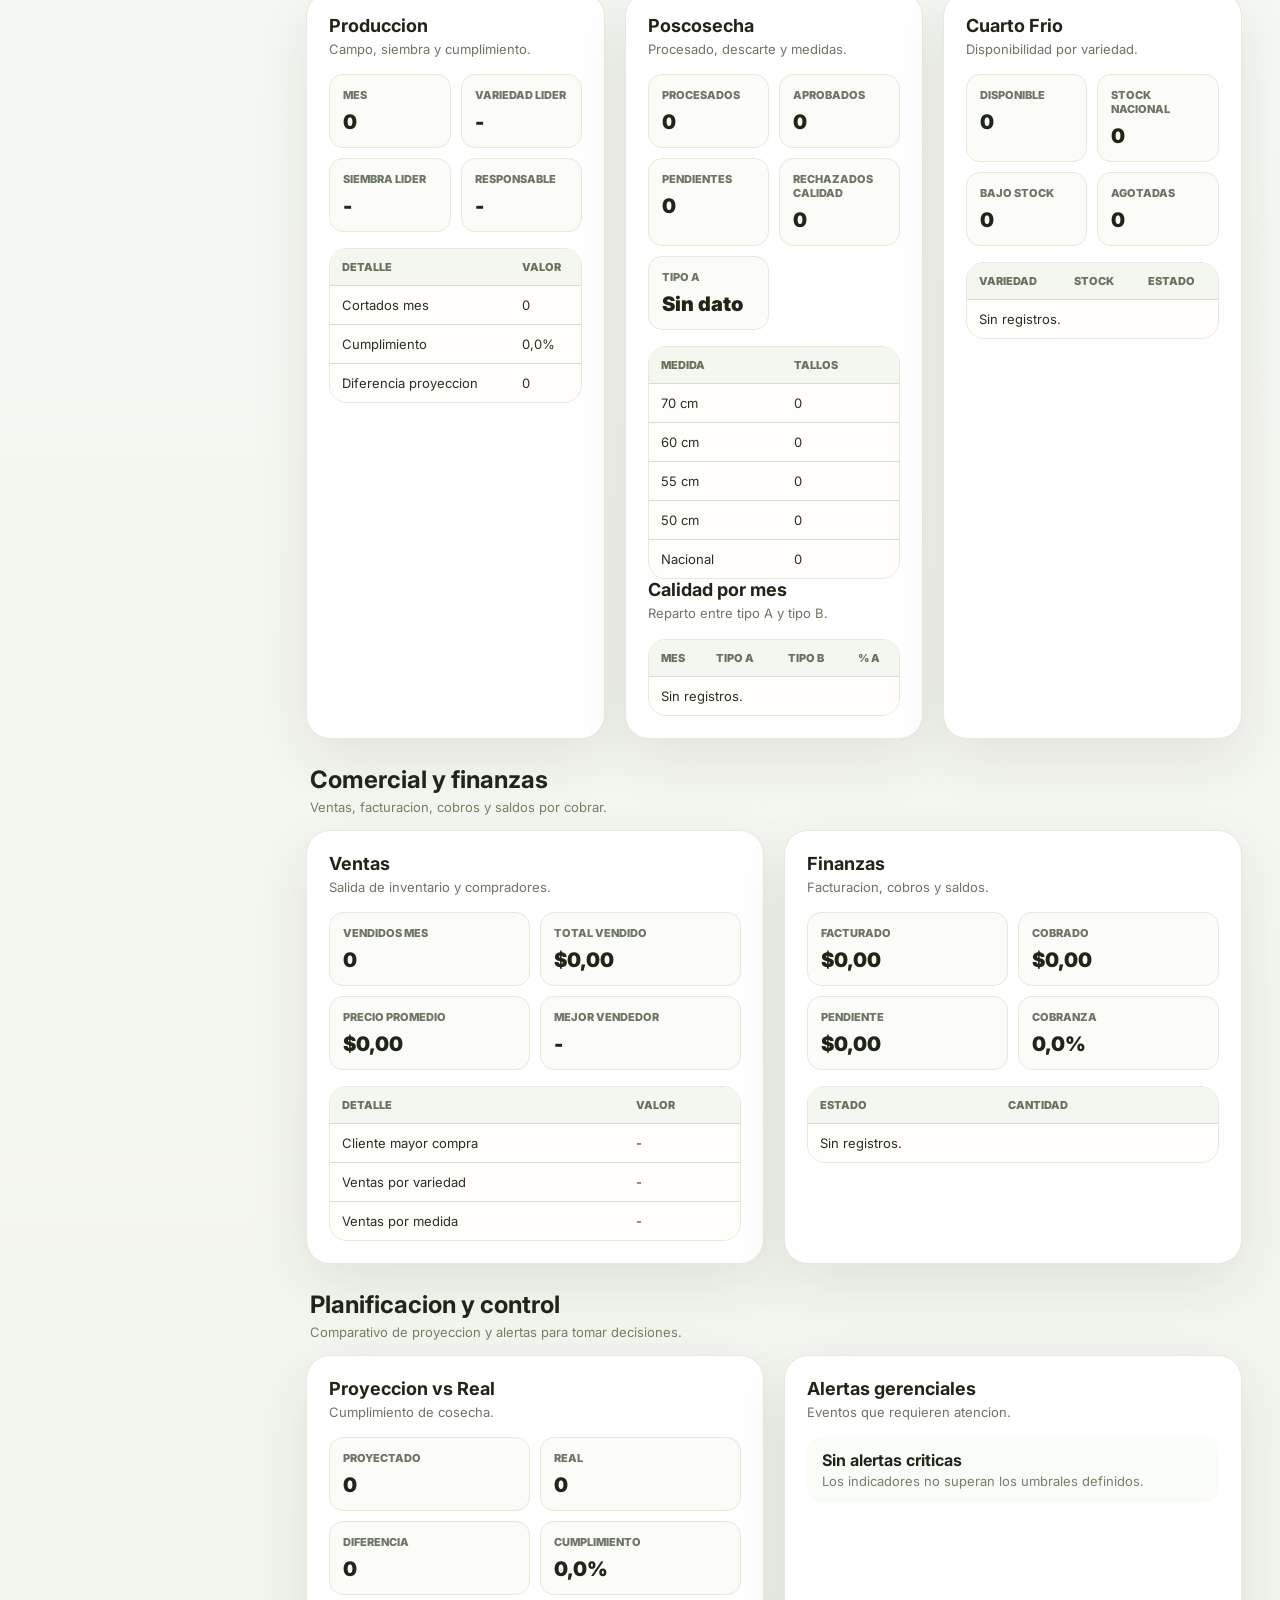
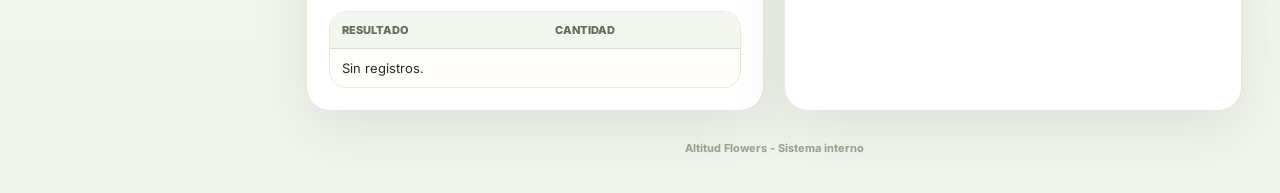
==== commit 2c666079: "Cuarto frio: se ordena por fecha de proceso, no por fecha de control Con la fecha de control, los lo" ====
--- a/index.html
+++ b/index.html
@@ -10,7 +10,7 @@
   <link href="https://fonts.googleapis.com/css2?family=Inter:wght@400;500;600;700;800&family=Playfair+Display:wght@700&display=swap" rel="stylesheet">
   <link rel="stylesheet" href="css/estilos.css?v=20261014-detalle" />
   <script src="data/local-data.js?v=20260616-postcosecha"></script>
-  <script src="js/config.js?v=20261015-soloadry"></script>
+  <script src="js/config.js?v=20261015-proceso"></script>
   <script src="js/permisos.js?v=20260820-calidad"></script>
   <script src="js/nav.js?v=20260820-sidebar"></script>
   <script src="js/panel-gerencial.js?v=20261015-apertura" defer></script>
